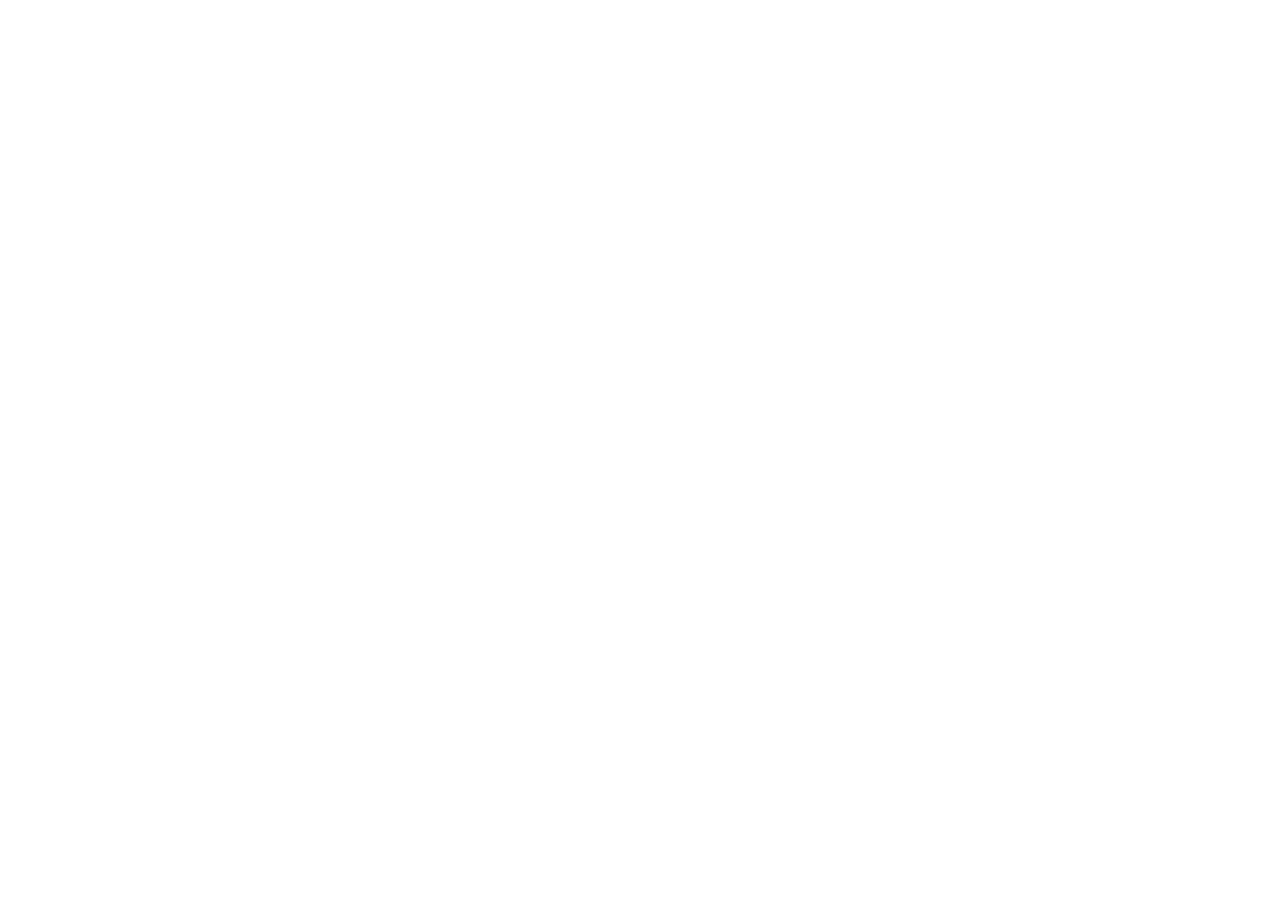
==== admin/index.html @ 7dab6cb2 "Add files via upload" ====
<!doctype html>
<html>
<head>
  <meta charset="utf-8" />
  <meta name="viewport" content="width=device-width, initial-scale=1.0" />
  <title>ClairVibe Content Manager</title>
  
  <!-- Identity Widget for Netlify (required if using Netlify Auth) -->
  <script src="https://identity.netlify.com/v1/netlify-identity-widget.js"></script>
</head>
<body>
  <!-- Decap CMS Script -->
  <script src="https://unpkg.com/decap-cms@^3.0.0/dist/decap-cms.js"></script>
</body>
</html>
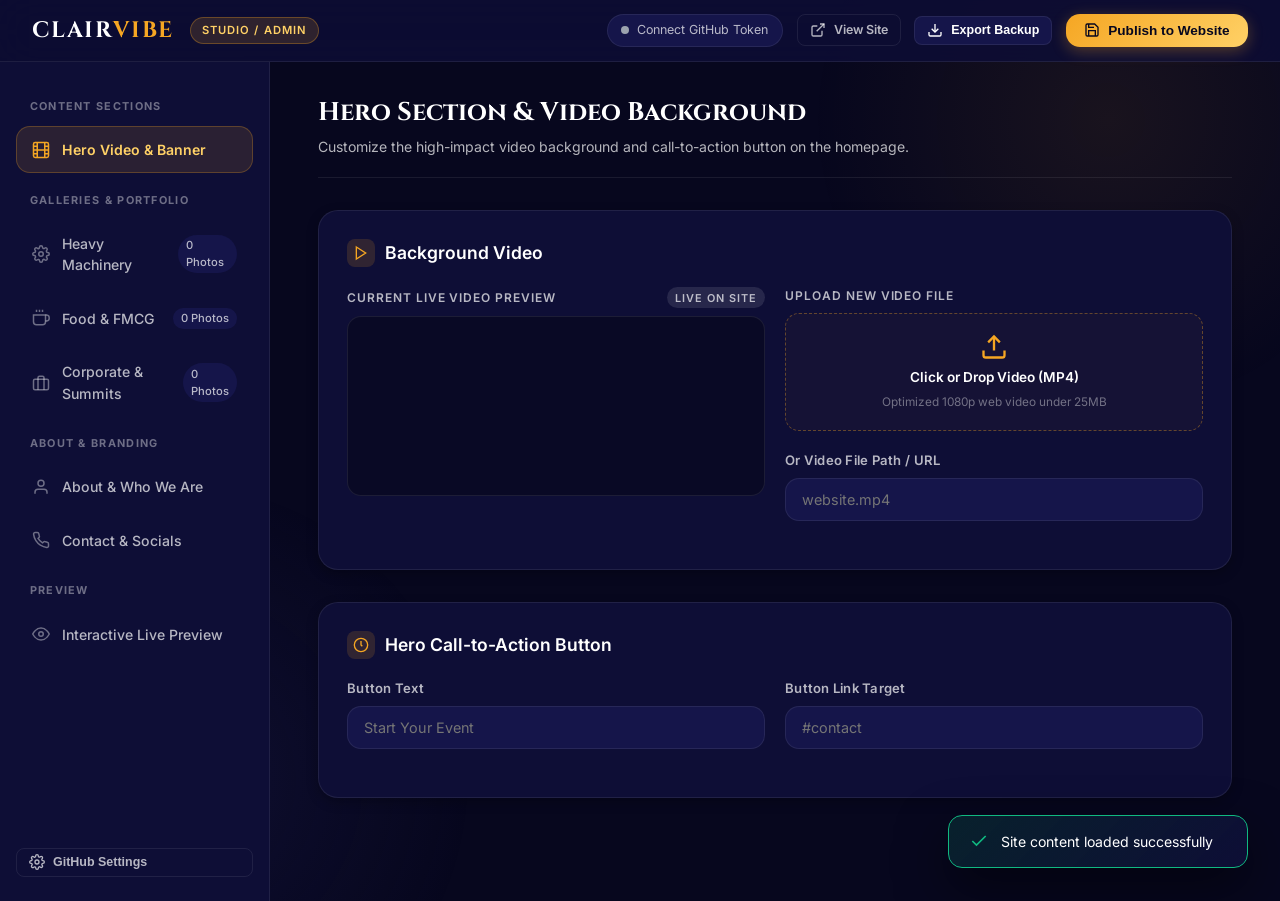
==== commit e1829f0e: "Add files via upload" ====
--- a/admin/index.html
+++ b/admin/index.html
@@ -1,15 +1,605 @@
-<!doctype html>
-<html>
+<!DOCTYPE html>
+<html lang="en">
 <head>
-  <meta charset="utf-8" />
-  <meta name="viewport" content="width=device-width, initial-scale=1.0" />
-  <title>ClairVibe Content Manager</title>
+  <meta charset="UTF-8">
+  <meta name="viewport" content="width=device-width, initial-scale=1.0">
+  <title>ClairVibe Studio — Website Content Manager</title>
   
-  <!-- Identity Widget for Netlify (required if using Netlify Auth) -->
-  <script src="https://identity.netlify.com/v1/netlify-identity-widget.js"></script>
+  <!-- Fonts -->
+  <link rel="preconnect" href="https://fonts.googleapis.com">
+  <link rel="preconnect" href="https://fonts.gstatic.com" crossorigin>
+  <link href="https://fonts.googleapis.com/css2?family=Cinzel:wght@500;600;700;800&family=Inter:wght@400;500;600;700&display=swap" rel="stylesheet">
+  
+  <link rel="stylesheet" href="admin.css">
 </head>
 <body>
-  <!-- Decap CMS Script -->
-  <script src="https://unpkg.com/decap-cms@^3.0.0/dist/decap-cms.js"></script>
+
+  <!-- TOP HEADER -->
+  <header class="admin-header">
+    <div class="brand-wrapper">
+      <a href="../index.html" class="brand-title" target="_blank" title="Open Live Website">
+        CLAIR<span>VIBE</span>
+      </a>
+      <span class="brand-badge">Studio / Admin</span>
+    </div>
+
+    <div class="header-actions">
+      <!-- GitHub Connection Status -->
+      <div class="github-status-chip" id="githubStatusChip" title="Click to manage GitHub connection token">
+        <span class="status-dot"></span>
+        <span class="status-text">Connect GitHub</span>
+      </div>
+
+      <!-- Live View Link -->
+      <a href="../index.html" target="_blank" class="btn btn-ghost btn-sm" title="View live website in new tab">
+        <svg viewBox="0 0 24 24" fill="none" stroke="currentColor" stroke-width="2"><path d="M18 13v6a2 2 0 0 1-2 2H5a2 2 0 0 1-2-2V8a2 2 0 0 1 2-2h6"/><polyline points="15 3 21 3 21 9"/><line x1="10" y1="14" x2="21" y2="3"/></svg>
+        View Site
+      </a>
+
+      <!-- Discard / Reset -->
+      <button class="btn btn-ghost btn-sm" id="btnReset" style="display:none;" title="Discard all unsaved edits">
+        Discard Edits
+      </button>
+
+      <!-- Export Backup -->
+      <button class="btn btn-secondary btn-sm" id="btnExport" title="Download content.json backup file">
+        <svg viewBox="0 0 24 24" fill="none" stroke="currentColor" stroke-width="2"><path d="M21 15v4a2 2 0 0 1-2 2H5a2 2 0 0 1-2-2v-4"/><polyline points="7 10 12 15 17 10"/><line x1="12" y1="15" x2="12" y2="3"/></svg>
+        Export Backup
+      </button>
+
+      <!-- Publish to GitHub -->
+      <button class="btn btn-primary" id="btnPublish" title="Save changes directly to GitHub repository">
+        <svg viewBox="0 0 24 24" fill="none" stroke="currentColor" stroke-width="2"><path d="M19 21H5a2 2 0 0 1-2-2V5a2 2 0 0 1 2-2h11l5 5v11a2 2 0 0 1-2 2z"/><polyline points="17 21 17 13 7 13 7 21"/><polyline points="7 3 7 8 15 8"/></svg>
+        Publish to Website
+      </button>
+    </div>
+  </header>
+
+  <!-- MAIN ADMIN LAYOUT -->
+  <div class="admin-layout">
+    
+    <!-- SIDEBAR TABS -->
+    <aside class="admin-sidebar">
+      <div class="sidebar-heading">Content Sections</div>
+      
+      <a class="nav-item active" data-tab="hero">
+        <svg viewBox="0 0 24 24" fill="none" stroke="currentColor" stroke-width="2"><rect x="2" y="2" width="20" height="20" rx="2.18" ry="2.18"/><line x1="7" y1="2" x2="7" y2="22"/><line x1="17" y1="2" x2="17" y2="22"/><line x1="2" y1="12" x2="22" y2="12"/><line x1="2" y1="7" x2="7" y2="7"/><line x1="2" y1="17" x2="7" y2="17"/><line x1="17" y1="17" x2="22" y2="17"/><line x1="17" y1="7" x2="22" y2="7"/></svg>
+        <span>Hero Video & Banner</span>
+      </a>
+
+      <div class="sidebar-heading">Galleries & Portfolio</div>
+
+      <a class="nav-item" data-tab="machines">
+        <svg viewBox="0 0 24 24" fill="none" stroke="currentColor" stroke-width="2"><circle cx="12" cy="12" r="3"/><path d="M19.4 15a1.65 1.65 0 0 0 .33 1.82l.06.06a2 2 0 0 1 0 2.83 2 2 0 0 1-2.83 0l-.06-.06a1.65 1.65 0 0 0-1.82-.33 1.65 1.65 0 0 0-1 1.51V21a2 2 0 0 1-2 2 2 2 0 0 1-2-2v-.09A1.65 1.65 0 0 0 9 19.4a1.65 1.65 0 0 0-1.82.33l-.06.06a2 2 0 0 1-2.83 0 2 2 0 0 1 0-2.83l.06-.06a1.65 1.65 0 0 0 .33-1.82 1.65 1.65 0 0 0-1.51-1H3a2 2 0 0 1-2-2 2 2 0 0 1 2-2h.09A1.65 1.65 0 0 0 4.6 9a1.65 1.65 0 0 0-.33-1.82l-.06-.06a2 2 0 0 1 0-2.83 2 2 0 0 1 2.83 0l.06.06a1.65 1.65 0 0 0 1.82.33H9a1.65 1.65 0 0 0 1-1.51V3a2 2 0 0 1 2-2 2 2 0 0 1 2 2v.09a1.65 1.65 0 0 0 1 1.51 1.65 1.65 0 0 0 1.82-.33l.06-.06a2 2 0 0 1 2.83 0 2 2 0 0 1 0 2.83l-.06.06a1.65 1.65 0 0 0-.33 1.82V9a1.65 1.65 0 0 0 1.51 1H21a2 2 0 0 1 2 2 2 2 0 0 1-2 2h-.09a1.65 1.65 0 0 0-1.51 1z"/></svg>
+        <span>Heavy Machinery</span>
+        <span class="nav-item-badge" id="galCount_machines">0</span>
+      </a>
+
+      <a class="nav-item" data-tab="food">
+        <svg viewBox="0 0 24 24" fill="none" stroke="currentColor" stroke-width="2"><path d="M18 8h1a4 4 0 0 1 0 8h-1"/><path d="M2 8h16v9a4 4 0 0 1-4 4H6a4 4 0 0 1-4-4V8z"/><line x1="6" y1="1" x2="6" y2="4"/><line x1="10" y1="1" x2="10" y2="4"/><line x1="14" y1="1" x2="14" y2="4"/></svg>
+        <span>Food & FMCG</span>
+        <span class="nav-item-badge" id="galCount_food">0</span>
+      </a>
+
+      <a class="nav-item" data-tab="corporate">
+        <svg viewBox="0 0 24 24" fill="none" stroke="currentColor" stroke-width="2"><rect x="2" y="7" width="20" height="14" rx="2" ry="2"/><path d="M16 21V5a2 2 0 0 0-2-2h-4a2 2 0 0 0-2 2v16"/></svg>
+        <span>Corporate & Summits</span>
+        <span class="nav-item-badge" id="galCount_corporate">0</span>
+      </a>
+
+      <div class="sidebar-heading">About & Branding</div>
+
+      <a class="nav-item" data-tab="about">
+        <svg viewBox="0 0 24 24" fill="none" stroke="currentColor" stroke-width="2"><path d="M20 21v-2a4 4 0 0 0-4-4H8a4 4 0 0 0-4 4v2"/><circle cx="12" cy="7" r="4"/></svg>
+        <span>About & Who We Are</span>
+      </a>
+
+      <a class="nav-item" data-tab="contact">
+        <svg viewBox="0 0 24 24" fill="none" stroke="currentColor" stroke-width="2"><path d="M22 16.92v3a2 2 0 0 1-2.18 2 19.79 19.79 0 0 1-8.63-3.07 19.5 19.5 0 0 1-6-6A19.79 19.79 0 0 1 2.12 4.11 2 2 0 0 1 4.11 2h3a2 2 0 0 1 2 1.72c.13.81.36 1.6.7 2.81a2 2 0 0 1-.45 2.11L8.09 9.91a16 16 0 0 0 6 6l1.27-1.27a2 2 0 0 1 2.11-.45c1.21.34 2 .57 2.81.7A2 2 0 0 1 22 16.92z"/></svg>
+        <span>Contact & Socials</span>
+      </a>
+
+      <div class="sidebar-heading">Preview</div>
+
+      <a class="nav-item" data-tab="preview">
+        <svg viewBox="0 0 24 24" fill="none" stroke="currentColor" stroke-width="2"><path d="M1 12s4-8 11-8 11 8 11 8-4 8-11 8-11-8-11-8z"/><circle cx="12" cy="12" r="3"/></svg>
+        <span>Interactive Live Preview</span>
+      </a>
+
+      <div style="margin-top:auto;padding-top:1rem">
+        <button class="btn btn-ghost btn-sm" id="btnGithubSettings" style="width:100%;justify-content:flex-start">
+          <svg viewBox="0 0 24 24" fill="none" stroke="currentColor" stroke-width="2"><circle cx="12" cy="12" r="3"/><path d="M19.4 15a1.65 1.65 0 0 0 .33 1.82l.06.06a2 2 0 0 1 0 2.83 2 2 0 0 1-2.83 0l-.06-.06a1.65 1.65 0 0 0-1.82-.33 1.65 1.65 0 0 0-1 1.51V21a2 2 0 0 1-2 2 2 2 0 0 1-2-2v-.09A1.65 1.65 0 0 0 9 19.4a1.65 1.65 0 0 0-1.82.33l-.06.06a2 2 0 0 1-2.83 0 2 2 0 0 1 0-2.83l.06-.06a1.65 1.65 0 0 0 .33-1.82 1.65 1.65 0 0 0-1.51-1H3a2 2 0 0 1-2-2 2 2 0 0 1 2-2h.09A1.65 1.65 0 0 0 4.6 9a1.65 1.65 0 0 0-.33-1.82l-.06-.06a2 2 0 0 1 0-2.83 2 2 0 0 1 2.83 0l.06.06a1.65 1.65 0 0 0 1.82.33H9a1.65 1.65 0 0 0 1-1.51V3a2 2 0 0 1 2-2 2 2 0 0 1 2 2v.09a1.65 1.65 0 0 0 1 1.51 1.65 1.65 0 0 0 1.82-.33l.06-.06a2 2 0 0 1 2.83 0 2 2 0 0 1 0 2.83l-.06.06a1.65 1.65 0 0 0-.33 1.82V9a1.65 1.65 0 0 0 1.51 1H21a2 2 0 0 1 2 2 2 2 0 0 1-2 2h-.09a1.65 1.65 0 0 0-1.51 1z"/></svg>
+          <span>GitHub Settings</span>
+        </button>
+      </div>
+    </aside>
+
+    <!-- CONTENT WORKSPACE -->
+    <main class="admin-content">
+
+      <!-- ═══════════ TAB 1: HERO SECTION ═══════════ -->
+      <section class="tab-panel active" id="panel_hero">
+        <div class="panel-header">
+          <div>
+            <h1 class="panel-title">Hero Section & Video Background</h1>
+            <p class="panel-desc">Customize the high-impact video background and call-to-action button on the homepage.</p>
+          </div>
+        </div>
+
+        <div class="admin-card">
+          <div class="card-title-row">
+            <h2 class="card-title">
+              <span class="card-title-icon">
+                <svg viewBox="0 0 24 24" fill="none" stroke="currentColor" stroke-width="2"><polygon points="5 3 19 12 5 21 5 3"/></svg>
+              </span>
+              Background Video
+            </h2>
+          </div>
+
+          <div class="media-comparison-box">
+            <div class="media-side">
+              <div class="media-side-label">
+                <span>Current Live Video Preview</span>
+                <span class="badge-current">Live on Site</span>
+              </div>
+              <div class="media-preview-container">
+                <video id="heroVideoPreview" autoplay muted loop playsinline></video>
+              </div>
+            </div>
+
+            <div class="media-side">
+              <div class="media-side-label">
+                <span>Upload New Video File</span>
+              </div>
+              <div class="file-dropzone" id="heroVideoDropzone">
+                <input type="file" accept="video/mp4,video/webm" id="heroVideoFileInput">
+                <div class="dropzone-content">
+                  <svg viewBox="0 0 24 24" fill="none" stroke="currentColor" stroke-width="2"><path d="M21 15v4a2 2 0 0 1-2 2H5a2 2 0 0 1-2-2v-4"/><polyline points="17 8 12 3 7 8"/><line x1="12" y1="3" x2="12" y2="15"/></svg>
+                  <div class="dropzone-title">Click or Drop Video (MP4)</div>
+                  <div class="dropzone-subtitle">Optimized 1080p web video under 25MB</div>
+                </div>
+              </div>
+
+              <div class="form-group" style="margin-top:0.75rem">
+                <label class="form-label">Or Video File Path / URL</label>
+                <input type="text" class="form-input" id="heroVideoInput" placeholder="website.mp4">
+              </div>
+            </div>
+          </div>
+        </div>
+
+        <div class="admin-card">
+          <div class="card-title-row">
+            <h2 class="card-title">
+              <span class="card-title-icon">
+                <svg viewBox="0 0 24 24" fill="none" stroke="currentColor" stroke-width="2"><circle cx="12" cy="12" r="10"/><polyline points="12 6 12 12 14 14"/></svg>
+              </span>
+              Hero Call-to-Action Button
+            </h2>
+          </div>
+
+          <div class="form-grid">
+            <div class="form-group">
+              <label class="form-label">Button Text</label>
+              <input type="text" class="form-input" id="heroBtnTextInput" placeholder="Start Your Event">
+            </div>
+            <div class="form-group">
+              <label class="form-label">Button Link Target</label>
+              <input type="text" class="form-input" id="heroBtnLinkInput" placeholder="#contact">
+            </div>
+          </div>
+        </div>
+      </section>
+
+      <!-- ═══════════ TAB 2: MACHINERY GALLERY ═══════════ -->
+      <section class="tab-panel" id="panel_machines">
+        <div class="panel-header">
+          <div>
+            <h1 class="panel-title">Heavy Machinery & Stage Rigs</h1>
+            <p class="panel-desc">Manage the card title, cover image, and all popup gallery photos for this section.</p>
+          </div>
+        </div>
+
+        <!-- Title & Cover Card -->
+        <div class="admin-card">
+          <div class="card-title-row">
+            <h2 class="card-title">
+              <span class="card-title-icon">
+                <svg viewBox="0 0 24 24" fill="none" stroke="currentColor" stroke-width="2"><rect x="3" y="3" width="18" height="18" rx="2" ry="2"/><circle cx="8.5" cy="8.5" r="1.5"/><polyline points="21 15 16 10 5 21"/></svg>
+              </span>
+              Section Title & Card Cover
+            </h2>
+          </div>
+
+          <div class="form-group">
+            <label class="form-label">Card Title</label>
+            <input type="text" class="form-input" id="galTitle_machines" placeholder="Heavy Machinery & Stage Rigs">
+          </div>
+
+          <div class="media-comparison-box" id="galCoverSlot_machines"></div>
+        </div>
+
+        <!-- Gallery Photos Grid -->
+        <div class="admin-card">
+          <div class="card-title-row">
+            <h2 class="card-title">
+              <span class="card-title-icon">
+                <svg viewBox="0 0 24 24" fill="none" stroke="currentColor" stroke-width="2"><rect x="3" y="3" width="7" height="7"/><rect x="14" y="3" width="7" height="7"/><rect x="14" y="14" width="7" height="7"/><rect x="3" y="14" width="7" height="7"/></svg>
+              </span>
+              Popup Gallery Photos
+            </h2>
+          </div>
+          <p class="form-help" style="margin-bottom:1rem">These photos open in the fullscreen interactive lightbox when a visitor clicks this portfolio card.</p>
+
+          <div class="gallery-items-grid" id="galGrid_machines"></div>
+        </div>
+      </section>
+
+      <!-- ═══════════ TAB 3: FOOD & FMCG GALLERY ═══════════ -->
+      <section class="tab-panel" id="panel_food">
+        <div class="panel-header">
+          <div>
+            <h1 class="panel-title">Food & FMCG Gallery</h1>
+            <p class="panel-desc">Manage culinary arts & FMCG showcase images with side-by-side replacement previews.</p>
+          </div>
+        </div>
+
+        <!-- Title & Cover Card -->
+        <div class="admin-card">
+          <div class="card-title-row">
+            <h2 class="card-title">
+              <span class="card-title-icon">
+                <svg viewBox="0 0 24 24" fill="none" stroke="currentColor" stroke-width="2"><rect x="3" y="3" width="18" height="18" rx="2" ry="2"/><circle cx="8.5" cy="8.5" r="1.5"/><polyline points="21 15 16 10 5 21"/></svg>
+              </span>
+              Section Title & Card Cover
+            </h2>
+          </div>
+
+          <div class="form-group">
+            <label class="form-label">Card Title</label>
+            <input type="text" class="form-input" id="galTitle_food" placeholder="Food & FMCG">
+          </div>
+
+          <div class="media-comparison-box" id="galCoverSlot_food"></div>
+        </div>
+
+        <!-- Gallery Photos Grid -->
+        <div class="admin-card">
+          <div class="card-title-row">
+            <h2 class="card-title">
+              <span class="card-title-icon">
+                <svg viewBox="0 0 24 24" fill="none" stroke="currentColor" stroke-width="2"><rect x="3" y="3" width="7" height="7"/><rect x="14" y="3" width="7" height="7"/><rect x="14" y="14" width="7" height="7"/><rect x="3" y="14" width="7" height="7"/></svg>
+              </span>
+              Popup Gallery Photos
+            </h2>
+          </div>
+          <p class="form-help" style="margin-bottom:1rem">All photos in the Food & FMCG popup lightbox gallery.</p>
+
+          <div class="gallery-items-grid" id="galGrid_food"></div>
+        </div>
+      </section>
+
+      <!-- ═══════════ TAB 4: CORPORATE GALLERY ═══════════ -->
+      <section class="tab-panel" id="panel_corporate">
+        <div class="panel-header">
+          <div>
+            <h1 class="panel-title">Corporate & Brand Summits</h1>
+            <p class="panel-desc">Manage corporate showcase gallery photos and brand activations.</p>
+          </div>
+        </div>
+
+        <!-- Title & Cover Card -->
+        <div class="admin-card">
+          <div class="card-title-row">
+            <h2 class="card-title">
+              <span class="card-title-icon">
+                <svg viewBox="0 0 24 24" fill="none" stroke="currentColor" stroke-width="2"><rect x="3" y="3" width="18" height="18" rx="2" ry="2"/><circle cx="8.5" cy="8.5" r="1.5"/><polyline points="21 15 16 10 5 21"/></svg>
+              </span>
+              Section Title & Card Cover
+            </h2>
+          </div>
+
+          <div class="form-group">
+            <label class="form-label">Card Title</label>
+            <input type="text" class="form-input" id="galTitle_corporate" placeholder="Corporate & Brand Summits">
+          </div>
+
+          <div class="media-comparison-box" id="galCoverSlot_corporate"></div>
+        </div>
+
+        <!-- Gallery Photos Grid -->
+        <div class="admin-card">
+          <div class="card-title-row">
+            <h2 class="card-title">
+              <span class="card-title-icon">
+                <svg viewBox="0 0 24 24" fill="none" stroke="currentColor" stroke-width="2"><rect x="3" y="3" width="7" height="7"/><rect x="14" y="3" width="7" height="7"/><rect x="14" y="14" width="7" height="7"/><rect x="3" y="14" width="7" height="7"/></svg>
+              </span>
+              Popup Gallery Photos
+            </h2>
+          </div>
+          <p class="form-help" style="margin-bottom:1rem">All photos in the Corporate popup lightbox gallery.</p>
+
+          <div class="gallery-items-grid" id="galGrid_corporate"></div>
+        </div>
+      </section>
+
+      <!-- ═══════════ TAB 5: ABOUT SECTION ═══════════ -->
+      <section class="tab-panel" id="panel_about">
+        <div class="panel-header">
+          <div>
+            <h1 class="panel-title">About Section & Brand Story</h1>
+            <p class="panel-desc">Edit the story, live stats counters, and featured visual on the About slide.</p>
+          </div>
+        </div>
+
+        <div class="admin-card">
+          <div class="card-title-row">
+            <h2 class="card-title">
+              <span class="card-title-icon">
+                <svg viewBox="0 0 24 24" fill="none" stroke="currentColor" stroke-width="2"><path d="M14 2H6a2 2 0 0 0-2 2v16a2 2 0 0 0 2 2h12a2 2 0 0 0 2-2V8z"/><polyline points="14 2 14 8 20 8"/><line x1="16" y1="13" x2="8" y2="13"/><line x1="16" y1="17" x2="8" y2="17"/><polyline points="10 9 9 9 8 9"/></svg>
+              </span>
+              Headlines & Paragraphs
+            </h2>
+          </div>
+
+          <div class="form-grid">
+            <div class="form-group">
+              <label class="form-label">Sub-Label</label>
+              <input type="text" class="form-input" id="aboutLabelInput" placeholder="Who We Are">
+            </div>
+            <div class="form-group">
+              <label class="form-label">Main Heading</label>
+              <input type="text" class="form-input" id="aboutTitleInput" placeholder="We Design Moments That Last a Lifetime">
+            </div>
+          </div>
+
+          <div class="form-group">
+            <label class="form-label">First Paragraph</label>
+            <textarea class="form-textarea" id="aboutP1Input" placeholder="Company introduction paragraph..."></textarea>
+          </div>
+
+          <div class="form-group">
+            <label class="form-label">Second Paragraph</label>
+            <textarea class="form-textarea" id="aboutP2Input" placeholder="Secondary team / philosophy paragraph..."></textarea>
+          </div>
+        </div>
+
+        <!-- Stats Counters -->
+        <div class="admin-card">
+          <div class="card-title-row">
+            <h2 class="card-title">
+              <span class="card-title-icon">
+                <svg viewBox="0 0 24 24" fill="none" stroke="currentColor" stroke-width="2"><line x1="18" y1="20" x2="18" y2="10"/><line x1="12" y1="20" x2="12" y2="4"/><line x1="6" y1="20" x2="6" y2="14"/></svg>
+              </span>
+              Animated Stats Counters
+            </h2>
+          </div>
+
+          <div class="form-grid">
+            <div class="form-group">
+              <label class="form-label">Stat #1 Count (e.g. 150)</label>
+              <input type="number" class="form-input" id="statCount_0" placeholder="150">
+              <label class="form-label" style="margin-top:0.5rem">Stat #1 Label</label>
+              <input type="text" class="form-input" id="statLabel_0" placeholder="Events Delivered">
+            </div>
+
+            <div class="form-group">
+              <label class="form-label">Stat #2 Count (e.g. 50)</label>
+              <input type="number" class="form-input" id="statCount_1" placeholder="50">
+              <label class="form-label" style="margin-top:0.5rem">Stat #2 Label</label>
+              <input type="text" class="form-input" id="statLabel_1" placeholder="Happy Clients">
+            </div>
+
+            <div class="form-group">
+              <label class="form-label">Stat #3 Count (e.g. 8)</label>
+              <input type="number" class="form-input" id="statCount_2" placeholder="8">
+              <label class="form-label" style="margin-top:0.5rem">Stat #3 Label</label>
+              <input type="text" class="form-input" id="statLabel_2" placeholder="Years of Craft">
+            </div>
+          </div>
+        </div>
+
+        <!-- About Featured Image -->
+        <div class="admin-card">
+          <div class="card-title-row">
+            <h2 class="card-title">
+              <span class="card-title-icon">
+                <svg viewBox="0 0 24 24" fill="none" stroke="currentColor" stroke-width="2"><rect x="3" y="3" width="18" height="18" rx="2" ry="2"/><circle cx="8.5" cy="8.5" r="1.5"/><polyline points="21 15 16 10 5 21"/></svg>
+              </span>
+              About Visual Image
+            </h2>
+          </div>
+
+          <div class="media-comparison-box" id="aboutImageSlot"></div>
+        </div>
+      </section>
+
+      <!-- ═══════════ TAB 6: CONTACT & SOCIALS ═══════════ -->
+      <section class="tab-panel" id="panel_contact">
+        <div class="panel-header">
+          <div>
+            <h1 class="panel-title">Contact Information & Socials</h1>
+            <p class="panel-desc">Update public contact details, office location, social handles, and copyright.</p>
+          </div>
+        </div>
+
+        <div class="admin-card">
+          <div class="card-title-row">
+            <h2 class="card-title">
+              <span class="card-title-icon">
+                <svg viewBox="0 0 24 24" fill="none" stroke="currentColor" stroke-width="2"><path d="M4 4h16c1.1 0 2 .9 2 2v12c0 1.1-.9 2-2 2H4c-1.1 0-2-.9-2-2V6c0-1.1.9-2 2-2z"/><polyline points="22,6 12,13 2,6"/></svg>
+              </span>
+              Contact Info
+            </h2>
+          </div>
+
+          <div class="form-grid">
+            <div class="form-group">
+              <label class="form-label">Email Address</label>
+              <input type="email" class="form-input" id="contactEmailInput" placeholder="hello@clairvibe.com">
+            </div>
+            <div class="form-group">
+              <label class="form-label">Phone Number</label>
+              <input type="text" class="form-input" id="contactPhoneInput" placeholder="+91 98765 43210">
+            </div>
+            <div class="form-group">
+              <label class="form-label">Office / City Location</label>
+              <input type="text" class="form-input" id="contactLocationInput" placeholder="Mumbai, India">
+            </div>
+          </div>
+        </div>
+
+        <div class="admin-card">
+          <div class="card-title-row">
+            <h2 class="card-title">
+              <span class="card-title-icon">
+                <svg viewBox="0 0 24 24" fill="none" stroke="currentColor" stroke-width="2"><circle cx="18" cy="5" r="3"/><circle cx="6" cy="12" r="3"/><circle cx="18" cy="19" r="3"/><line x1="8.59" y1="13.51" x2="15.42" y2="17.49"/><line x1="15.41" y1="6.51" x2="8.59" y2="10.49"/></svg>
+              </span>
+              Social Media Links & Footer
+            </h2>
+          </div>
+
+          <div class="form-grid">
+            <div class="form-group">
+              <label class="form-label">Instagram Link</label>
+              <input type="text" class="form-input" id="contactInstaInput" placeholder="https://instagram.com/clairvibe">
+            </div>
+            <div class="form-group">
+              <label class="form-label">Facebook Link</label>
+              <input type="text" class="form-input" id="contactFbInput" placeholder="https://facebook.com/clairvibe">
+            </div>
+            <div class="form-group">
+              <label class="form-label">LinkedIn Link</label>
+              <input type="text" class="form-input" id="contactLiInput" placeholder="https://linkedin.com/company/clairvibe">
+            </div>
+          </div>
+
+          <div class="form-group">
+            <label class="form-label">Footer Copyright Notice</label>
+            <input type="text" class="form-input" id="contactFooterInput" placeholder="© 2026 ClairVibe. All rights reserved.">
+          </div>
+        </div>
+      </section>
+
+      <!-- ═══════════ TAB 7: LIVE INTERACTIVE PREVIEW ═══════════ -->
+      <section class="tab-panel" id="panel_preview">
+        <div class="panel-header">
+          <div>
+            <h1 class="panel-title">Interactive Website Preview</h1>
+            <p class="panel-desc">Test your latest content and image updates in real time inside this interactive preview.</p>
+          </div>
+        </div>
+
+        <div class="admin-card" style="padding:0.75rem;overflow:hidden">
+          <iframe id="previewIframe" style="width:100%;height:750px;border:none;border-radius:var(--radius-md);background:#07071E" src="../index.html"></iframe>
+        </div>
+      </section>
+
+    </main>
+  </div>
+
+  <!-- ═══════════ SIDE-BY-SIDE IMAGE REPLACEMENT MODAL ═══════════ -->
+  <div class="modal-overlay" id="imageReplaceModal">
+    <div class="modal-card">
+      <div class="modal-header">
+        <h3 class="modal-title" id="replaceModalTitle">Replace Image</h3>
+        <button class="modal-close" id="imageReplaceModalClose">
+          <svg viewBox="0 0 24 24" fill="none" stroke="currentColor" stroke-width="2"><line x1="18" y1="6" x2="6" y2="18"/><line x1="6" y1="6" x2="18" y2="18"/></svg>
+        </button>
+      </div>
+
+      <div class="modal-body">
+        <div class="media-comparison-box">
+          <!-- Current Image -->
+          <div class="media-side">
+            <div class="media-side-label">
+              <span>Current Image</span>
+              <span class="badge-current">Before</span>
+            </div>
+            <div class="media-preview-container">
+              <img id="replaceModalCurrentImg" src="" alt="Current image">
+            </div>
+          </div>
+
+          <!-- New Replacement Preview -->
+          <div class="media-side">
+            <div class="media-side-label">
+              <span>New Replacement</span>
+              <span class="badge-replacement">After</span>
+            </div>
+            <div class="media-preview-container">
+              <img id="replaceModalNewImg" src="" alt="New replacement preview" style="display:none">
+              <div class="empty-replacement-placeholder" id="replaceModalPlaceholder">
+                <svg viewBox="0 0 24 24" fill="none" stroke="currentColor" stroke-width="2"><path d="M21 15v4a2 2 0 0 1-2 2H5a2 2 0 0 1-2-2v-4"/><polyline points="17 8 12 3 7 8"/><line x1="12" y1="3" x2="12" y2="15"/></svg>
+                <span>Select or drop a new file below to preview</span>
+              </div>
+            </div>
+          </div>
+        </div>
+
+        <div class="file-dropzone" style="margin-top:0.5rem">
+          <input type="file" accept="image/*" id="replaceModalFileInput">
+          <div class="dropzone-content">
+            <svg viewBox="0 0 24 24" fill="none" stroke="currentColor" stroke-width="2"><path d="M21 15v4a2 2 0 0 1-2 2H5a2 2 0 0 1-2-2v-4"/><polyline points="17 8 12 3 7 8"/><line x1="12" y1="3" x2="12" y2="15"/></svg>
+            <div class="dropzone-title">Choose File or Drop Here</div>
+            <div class="dropzone-subtitle">JPG, PNG, WebP</div>
+          </div>
+        </div>
+
+        <div class="form-group" style="margin-bottom:0">
+          <label class="form-label">Or Custom Image Path / Web URL</label>
+          <input type="text" class="form-input" id="replaceModalPathInput" placeholder="machines/M2.png or https://...">
+        </div>
+      </div>
+
+      <div class="modal-footer">
+        <button class="btn btn-ghost" id="btnCancelReplace">Cancel</button>
+        <button class="btn btn-primary" id="btnConfirmReplace" disabled>
+          <svg viewBox="0 0 24 24" fill="none" stroke="currentColor" stroke-width="2"><polyline points="20 6 9 17 4 12"/></svg>
+          Confirm Replacement
+        </button>
+      </div>
+    </div>
+  </div>
+
+  <!-- ═══════════ GITHUB TOKEN SETUP MODAL ═══════════ -->
+  <div class="modal-overlay" id="tokenModal">
+    <div class="modal-card">
+      <div class="modal-header">
+        <h3 class="modal-title">Connect GitHub Personal Access Token</h3>
+        <button class="modal-close" id="tokenModalClose">
+          <svg viewBox="0 0 24 24" fill="none" stroke="currentColor" stroke-width="2"><line x1="18" y1="6" x2="6" y2="18"/><line x1="6" y1="6" x2="18" y2="18"/></svg>
+        </button>
+      </div>
+
+      <div class="modal-body">
+        <p style="font-size:0.85rem;color:var(--white-dim)">
+          Entering your GitHub Personal Access Token allows you to hit <strong>"Publish to Website"</strong> and have all your image and text updates committed directly to your repository (<code>websitebuilder7777-bit/clairvibe</code>) with 1 click.
+        </p>
+
+        <div class="form-group" style="margin-top:0.5rem">
+          <label class="form-label">GitHub Personal Access Token (classic)</label>
+          <input type="password" class="form-input" id="inputGithubToken" placeholder="ghp_xxxxxxxxxxxxxxxxxxxx">
+          <p class="form-help">Token is stored securely in your browser's private local storage.</p>
+        </div>
+
+        <div style="background:rgba(245,166,35,0.06);border:1px solid rgba(245,166,35,0.2);padding:0.85rem 1rem;border-radius:var(--radius-md);font-size:0.8rem;color:var(--amber-light)">
+          💡 <strong>Need a token?</strong> Go to <a href="https://github.com/settings/tokens" target="_blank" style="color:var(--amber);text-decoration:underline">GitHub Token Generator</a>, create a classic token with the <code>repo</code> checkbox ticked, and paste it above.
+        </div>
+      </div>
+
+      <div class="modal-footer">
+        <button class="btn btn-primary" id="btnSaveToken">
+          Save & Connect
+        </button>
+      </div>
+    </div>
+  </div>
+
+  <!-- TOAST CONTAINER -->
+  <div class="toast-container" id="toastContainer"></div>
+
+  <!-- Core Admin JS -->
+  <script src="admin.js"></script>
 </body>
 </html>
--- a/admin/admin.css
+++ b/admin/admin.css
@@ -0,0 +1,961 @@
+/* ================================================================
+   CLAIRVIBE ADMIN STUDIO — STYLES
+   Ultra-Luxury, Modern, Clean Dark & Amber Aesthetic
+   ================================================================ */
+
+:root {
+  --navy-bg: #07071E;
+  --navy-surface: #0E0E36;
+  --navy-card: #15154A;
+  --navy-card-hover: #1D1D5E;
+  --navy-border: rgba(255, 255, 255, 0.08);
+  --navy-border-hover: rgba(245, 166, 35, 0.35);
+  
+  --amber: #F5A623;
+  --amber-light: #FFD166;
+  --amber-glow: rgba(245, 166, 35, 0.2);
+  --amber-grad: linear-gradient(135deg, #F5A623 0%, #FFD166 100%);
+  
+  --white: #FFFFFF;
+  --white-dim: rgba(255, 255, 255, 0.7);
+  --white-mute: rgba(255, 255, 255, 0.4);
+  
+  --green: #10B981;
+  --green-bg: rgba(16, 185, 129, 0.12);
+  --red: #EF4444;
+  --red-bg: rgba(239, 68, 68, 0.12);
+  --blue: #3B82F6;
+  
+  --radius-sm: 8px;
+  --radius-md: 14px;
+  --radius-lg: 20px;
+  --radius-full: 9999px;
+  
+  --shadow-sm: 0 4px 12px rgba(0, 0, 0, 0.25);
+  --shadow-md: 0 10px 30px rgba(0, 0, 0, 0.35);
+  --shadow-lg: 0 20px 50px rgba(0, 0, 0, 0.5);
+  --shadow-glow: 0 0 30px rgba(245, 166, 35, 0.25);
+  
+  --font-sans: 'Inter', -apple-system, BlinkMacSystemFont, 'Segoe UI', Roboto, sans-serif;
+  --font-display: 'Cinzel', 'Playfair Display', Georgia, serif;
+}
+
+*, *::before, *::after {
+  box-sizing: border-box;
+  margin: 0;
+  padding: 0;
+}
+
+body {
+  font-family: var(--font-sans);
+  background-color: var(--navy-bg);
+  color: var(--white);
+  min-height: 100vh;
+  display: flex;
+  flex-direction: column;
+  line-height: 1.5;
+  overflow-x: hidden;
+}
+
+/* Background ambient glow */
+body::before {
+  content: '';
+  position: fixed;
+  top: -20%;
+  right: -10%;
+  width: 600px;
+  height: 600px;
+  border-radius: 50%;
+  background: radial-gradient(circle, rgba(245, 166, 35, 0.08) 0%, transparent 70%);
+  pointer-events: none;
+  z-index: 0;
+}
+
+body::after {
+  content: '';
+  position: fixed;
+  bottom: -20%;
+  left: -10%;
+  width: 600px;
+  height: 600px;
+  border-radius: 50%;
+  background: radial-gradient(circle, rgba(26, 26, 75, 0.4) 0%, transparent 70%);
+  pointer-events: none;
+  z-index: 0;
+}
+
+/* ─── Top Header ─── */
+.admin-header {
+  position: sticky;
+  top: 0;
+  z-index: 100;
+  background: rgba(14, 14, 54, 0.85);
+  backdrop-filter: blur(20px);
+  -webkit-backdrop-filter: blur(20px);
+  border-bottom: 1px solid var(--navy-border);
+  padding: 0.85rem 2rem;
+  display: flex;
+  align-items: center;
+  justify-content: space-between;
+}
+
+.brand-wrapper {
+  display: flex;
+  align-items: center;
+  gap: 1rem;
+}
+
+.brand-title {
+  font-family: var(--font-display);
+  font-size: 1.4rem;
+  font-weight: 700;
+  letter-spacing: 0.08em;
+  color: var(--white);
+  text-decoration: none;
+}
+
+.brand-title span {
+  color: var(--amber);
+}
+
+.brand-badge {
+  background: rgba(245, 166, 35, 0.15);
+  border: 1px solid rgba(245, 166, 35, 0.3);
+  color: var(--amber-light);
+  font-size: 0.7rem;
+  font-weight: 600;
+  letter-spacing: 0.1em;
+  padding: 0.25rem 0.65rem;
+  border-radius: var(--radius-full);
+  text-transform: uppercase;
+}
+
+.header-actions {
+  display: flex;
+  align-items: center;
+  gap: 0.85rem;
+}
+
+/* GitHub Status Indicator */
+.github-status-chip {
+  display: flex;
+  align-items: center;
+  gap: 0.5rem;
+  background: var(--navy-card);
+  border: 1px solid var(--navy-border);
+  padding: 0.4rem 0.85rem;
+  border-radius: var(--radius-full);
+  font-size: 0.78rem;
+  color: var(--white-dim);
+  cursor: pointer;
+  transition: all 0.2s ease;
+}
+
+.github-status-chip:hover {
+  border-color: var(--navy-border-hover);
+  background: var(--navy-card-hover);
+}
+
+.status-dot {
+  width: 8px;
+  height: 8px;
+  border-radius: 50%;
+  background: #9CA3AF;
+}
+
+.status-dot.connected {
+  background: var(--green);
+  box-shadow: 0 0 8px var(--green);
+}
+
+.status-dot.error {
+  background: var(--red);
+  box-shadow: 0 0 8px var(--red);
+}
+
+/* Buttons */
+.btn {
+  display: inline-flex;
+  align-items: center;
+  justify-content: center;
+  gap: 0.5rem;
+  padding: 0.55rem 1.15rem;
+  border-radius: var(--radius-md);
+  font-size: 0.85rem;
+  font-weight: 600;
+  cursor: pointer;
+  transition: all 0.25s ease;
+  border: none;
+  text-decoration: none;
+  white-space: nowrap;
+}
+
+.btn svg {
+  width: 16px;
+  height: 16px;
+  flex-shrink: 0;
+}
+
+.btn-ghost {
+  background: transparent;
+  color: var(--white-dim);
+  border: 1px solid var(--navy-border);
+}
+
+.btn-ghost:hover {
+  color: var(--white);
+  background: rgba(255, 255, 255, 0.05);
+  border-color: rgba(255, 255, 255, 0.15);
+}
+
+.btn-secondary {
+  background: var(--navy-card);
+  color: var(--white);
+  border: 1px solid var(--navy-border);
+}
+
+.btn-secondary:hover {
+  background: var(--navy-card-hover);
+  border-color: var(--navy-border-hover);
+}
+
+.btn-primary {
+  background: var(--amber-grad);
+  color: #07071E;
+  font-weight: 700;
+  box-shadow: 0 4px 15px rgba(245, 166, 35, 0.3);
+}
+
+.btn-primary:hover {
+  transform: translateY(-2px);
+  box-shadow: 0 6px 20px rgba(245, 166, 35, 0.45);
+}
+
+.btn-primary:active {
+  transform: translateY(0);
+}
+
+.btn-danger {
+  background: var(--red-bg);
+  color: var(--red);
+  border: 1px solid rgba(239, 68, 68, 0.25);
+}
+
+.btn-danger:hover {
+  background: var(--red);
+  color: var(--white);
+}
+
+.btn-sm {
+  padding: 0.35rem 0.75rem;
+  font-size: 0.78rem;
+  border-radius: var(--radius-sm);
+}
+
+/* ─── Main Admin Layout ─── */
+.admin-layout {
+  display: flex;
+  flex: 1;
+  position: relative;
+  z-index: 1;
+  max-width: 1600px;
+  width: 100%;
+  margin: 0 auto;
+}
+
+/* ─── Sidebar Navigation ─── */
+.admin-sidebar {
+  width: 270px;
+  background: var(--navy-surface);
+  border-right: 1px solid var(--navy-border);
+  padding: 1.5rem 1rem;
+  display: flex;
+  flex-direction: column;
+  gap: 0.4rem;
+  flex-shrink: 0;
+  position: sticky;
+  top: 61px;
+  height: calc(100vh - 61px);
+  overflow-y: auto;
+}
+
+.sidebar-heading {
+  font-size: 0.68rem;
+  font-weight: 700;
+  text-transform: uppercase;
+  letter-spacing: 0.12em;
+  color: var(--white-mute);
+  padding: 0.75rem 0.85rem 0.35rem;
+}
+
+.nav-item {
+  display: flex;
+  align-items: center;
+  gap: 0.75rem;
+  padding: 0.75rem 0.95rem;
+  border-radius: var(--radius-md);
+  color: var(--white-dim);
+  font-size: 0.88rem;
+  font-weight: 500;
+  text-decoration: none;
+  cursor: pointer;
+  transition: all 0.2s ease;
+  border: 1px solid transparent;
+}
+
+.nav-item svg {
+  width: 18px;
+  height: 18px;
+  color: var(--white-mute);
+  transition: color 0.2s ease;
+  flex-shrink: 0;
+}
+
+.nav-item:hover {
+  background: rgba(255, 255, 255, 0.04);
+  color: var(--white);
+}
+
+.nav-item:hover svg {
+  color: var(--amber);
+}
+
+.nav-item.active {
+  background: rgba(245, 166, 35, 0.12);
+  color: var(--amber-light);
+  border-color: rgba(245, 166, 35, 0.25);
+  font-weight: 600;
+}
+
+.nav-item.active svg {
+  color: var(--amber);
+}
+
+.nav-item-badge {
+  margin-left: auto;
+  font-size: 0.7rem;
+  background: var(--navy-card);
+  padding: 0.15rem 0.5rem;
+  border-radius: var(--radius-full);
+  color: var(--white-dim);
+}
+
+/* ─── Content Workspace ─── */
+.admin-content {
+  flex: 1;
+  padding: 2rem 3rem 4rem;
+  overflow-y: auto;
+  min-width: 0;
+}
+
+/* Tab Panels */
+.tab-panel {
+  display: none;
+  animation: fadeIn 0.3s ease;
+}
+
+.tab-panel.active {
+  display: block;
+}
+
+@keyframes fadeIn {
+  from { opacity: 0; transform: translateY(8px); }
+  to { opacity: 1; transform: translateY(0); }
+}
+
+/* Panel Header */
+.panel-header {
+  margin-bottom: 2rem;
+  padding-bottom: 1.25rem;
+  border-bottom: 1px solid var(--navy-border);
+  display: flex;
+  align-items: flex-end;
+  justify-content: space-between;
+  flex-wrap: wrap;
+  gap: 1rem;
+}
+
+.panel-title {
+  font-family: var(--font-display);
+  font-size: 1.6rem;
+  font-weight: 700;
+  color: var(--white);
+}
+
+.panel-desc {
+  font-size: 0.88rem;
+  color: var(--white-dim);
+  margin-top: 0.25rem;
+}
+
+/* Section Cards */
+.admin-card {
+  background: var(--navy-surface);
+  border: 1px solid var(--navy-border);
+  border-radius: var(--radius-lg);
+  padding: 1.75rem;
+  margin-bottom: 2rem;
+  box-shadow: var(--shadow-sm);
+  transition: border-color 0.25s ease;
+}
+
+.admin-card:hover {
+  border-color: rgba(255, 255, 255, 0.14);
+}
+
+.card-title-row {
+  display: flex;
+  align-items: center;
+  justify-content: space-between;
+  margin-bottom: 1.25rem;
+}
+
+.card-title {
+  font-size: 1.1rem;
+  font-weight: 600;
+  color: var(--white);
+  display: flex;
+  align-items: center;
+  gap: 0.65rem;
+}
+
+.card-title-icon {
+  width: 28px;
+  height: 28px;
+  border-radius: var(--radius-sm);
+  background: rgba(245, 166, 35, 0.15);
+  color: var(--amber);
+  display: flex;
+  align-items: center;
+  justify-content: center;
+}
+
+.card-title-icon svg {
+  width: 16px;
+  height: 16px;
+}
+
+/* Form Controls */
+.form-grid {
+  display: grid;
+  grid-template-columns: repeat(auto-fit, minmax(320px, 1fr));
+  gap: 1.25rem;
+}
+
+.form-group {
+  margin-bottom: 1.25rem;
+}
+
+.form-label {
+  display: block;
+  font-size: 0.82rem;
+  font-weight: 600;
+  color: var(--white-dim);
+  margin-bottom: 0.45rem;
+  letter-spacing: 0.02em;
+}
+
+.form-input, .form-textarea {
+  width: 100%;
+  background: var(--navy-card);
+  border: 1px solid var(--navy-border);
+  border-radius: var(--radius-md);
+  padding: 0.75rem 1rem;
+  color: var(--white);
+  font-family: inherit;
+  font-size: 0.9rem;
+  transition: all 0.2s ease;
+  outline: none;
+}
+
+.form-input:focus, .form-textarea:focus {
+  border-color: var(--amber);
+  background: var(--navy-card-hover);
+  box-shadow: 0 0 0 3px rgba(245, 166, 35, 0.15);
+}
+
+.form-textarea {
+  min-height: 110px;
+  resize: vertical;
+}
+
+.form-help {
+  font-size: 0.75rem;
+  color: var(--white-mute);
+  margin-top: 0.35rem;
+}
+
+/* ─── Visual Image Replacement Card Component ─── */
+.media-slot-card {
+  background: var(--navy-card);
+  border: 1px solid var(--navy-border);
+  border-radius: var(--radius-md);
+  padding: 1.25rem;
+  display: flex;
+  flex-direction: column;
+  gap: 1rem;
+  transition: all 0.25s ease;
+}
+
+.media-slot-card:hover {
+  border-color: var(--navy-border-hover);
+}
+
+.media-comparison-box {
+  display: grid;
+  grid-template-columns: 1fr 1fr;
+  gap: 1.25rem;
+}
+
+@media (max-width: 900px) {
+  .media-comparison-box {
+    grid-template-columns: 1fr;
+  }
+}
+
+.media-side {
+  display: flex;
+  flex-direction: column;
+  gap: 0.5rem;
+}
+
+.media-side-label {
+  font-size: 0.75rem;
+  font-weight: 600;
+  text-transform: uppercase;
+  letter-spacing: 0.08em;
+  color: var(--white-dim);
+  display: flex;
+  align-items: center;
+  justify-content: space-between;
+}
+
+.media-preview-container {
+  width: 100%;
+  height: 180px;
+  background: rgba(0, 0, 0, 0.3);
+  border-radius: var(--radius-md);
+  border: 1px solid var(--navy-border);
+  overflow: hidden;
+  position: relative;
+  display: flex;
+  align-items: center;
+  justify-content: center;
+}
+
+.media-preview-container img, .media-preview-container video {
+  width: 100%;
+  height: 100%;
+  object-fit: cover;
+  display: block;
+}
+
+.media-side-label .badge-current {
+  background: rgba(255, 255, 255, 0.1);
+  color: var(--white-dim);
+  font-size: 0.68rem;
+  padding: 0.15rem 0.5rem;
+  border-radius: var(--radius-full);
+}
+
+.media-side-label .badge-replacement {
+  background: var(--green-bg);
+  color: var(--green);
+  font-size: 0.68rem;
+  padding: 0.15rem 0.5rem;
+  border-radius: var(--radius-full);
+}
+
+.empty-replacement-placeholder {
+  display: flex;
+  flex-direction: column;
+  align-items: center;
+  justify-content: center;
+  gap: 0.5rem;
+  color: var(--white-mute);
+  font-size: 0.8rem;
+  text-align: center;
+  padding: 1rem;
+  height: 100%;
+  width: 100%;
+  border: 2px dashed rgba(255, 255, 255, 0.1);
+  border-radius: var(--radius-md);
+}
+
+.empty-replacement-placeholder svg {
+  width: 28px;
+  height: 28px;
+  color: var(--white-mute);
+}
+
+.media-actions-bar {
+  display: flex;
+  align-items: center;
+  gap: 0.75rem;
+  flex-wrap: wrap;
+}
+
+/* File Drop Zone */
+.file-dropzone {
+  position: relative;
+  border: 1.5px dashed rgba(245, 166, 35, 0.35);
+  border-radius: var(--radius-md);
+  padding: 1.15rem;
+  text-align: center;
+  cursor: pointer;
+  background: rgba(245, 166, 35, 0.03);
+  transition: all 0.25s ease;
+  width: 100%;
+}
+
+.file-dropzone:hover, .file-dropzone.dragover {
+  border-color: var(--amber);
+  background: rgba(245, 166, 35, 0.08);
+}
+
+.file-dropzone input[type="file"] {
+  position: absolute;
+  inset: 0;
+  opacity: 0;
+  cursor: pointer;
+}
+
+.dropzone-content {
+  display: flex;
+  flex-direction: column;
+  align-items: center;
+  gap: 0.4rem;
+  pointer-events: none;
+}
+
+.dropzone-content svg {
+  width: 28px;
+  height: 28px;
+  color: var(--amber);
+}
+
+.dropzone-title {
+  font-size: 0.85rem;
+  font-weight: 600;
+  color: var(--white);
+}
+
+.dropzone-subtitle {
+  font-size: 0.74rem;
+  color: var(--white-mute);
+}
+
+/* ─── Gallery Grid & Item Cards ─── */
+.gallery-items-grid {
+  display: grid;
+  grid-template-columns: repeat(auto-fill, minmax(240px, 1fr));
+  gap: 1.25rem;
+  margin-top: 1.25rem;
+}
+
+.gallery-item-card {
+  background: var(--navy-card);
+  border: 1px solid var(--navy-border);
+  border-radius: var(--radius-md);
+  overflow: hidden;
+  display: flex;
+  flex-direction: column;
+  position: relative;
+  transition: all 0.25s ease;
+  box-shadow: var(--shadow-sm);
+}
+
+.gallery-item-card:hover {
+  border-color: var(--navy-border-hover);
+  transform: translateY(-3px);
+  box-shadow: var(--shadow-md);
+}
+
+.gallery-item-thumb {
+  width: 100%;
+  height: 160px;
+  position: relative;
+  background: #000;
+  overflow: hidden;
+}
+
+.gallery-item-thumb img {
+  width: 100%;
+  height: 100%;
+  object-fit: cover;
+  transition: transform 0.3s ease;
+}
+
+.gallery-item-card:hover .gallery-item-thumb img {
+  transform: scale(1.04);
+}
+
+.gallery-item-index {
+  position: absolute;
+  top: 0.5rem;
+  left: 0.5rem;
+  background: rgba(7, 7, 30, 0.85);
+  backdrop-filter: blur(8px);
+  color: var(--amber-light);
+  font-size: 0.7rem;
+  font-weight: 700;
+  padding: 0.2rem 0.55rem;
+  border-radius: var(--radius-full);
+  border: 1px solid rgba(245, 166, 35, 0.3);
+}
+
+.gallery-item-body {
+  padding: 0.85rem;
+  display: flex;
+  align-items: center;
+  justify-content: space-between;
+  gap: 0.5rem;
+  background: var(--navy-card);
+}
+
+.gallery-item-path {
+  font-size: 0.72rem;
+  color: var(--white-dim);
+  white-space: nowrap;
+  overflow: hidden;
+  text-overflow: ellipsis;
+  max-width: 140px;
+}
+
+.gallery-item-actions {
+  display: flex;
+  align-items: center;
+  gap: 0.4rem;
+}
+
+.btn-icon {
+  width: 32px;
+  height: 32px;
+  border-radius: var(--radius-sm);
+  display: flex;
+  align-items: center;
+  justify-content: center;
+  background: rgba(255, 255, 255, 0.06);
+  border: 1px solid var(--navy-border);
+  color: var(--white-dim);
+  cursor: pointer;
+  transition: all 0.2s ease;
+}
+
+.btn-icon svg {
+  width: 14px;
+  height: 14px;
+}
+
+.btn-icon:hover {
+  background: rgba(255, 255, 255, 0.15);
+  color: var(--white);
+}
+
+.btn-icon.btn-icon-danger:hover {
+  background: var(--red-bg);
+  color: var(--red);
+  border-color: rgba(239, 68, 68, 0.3);
+}
+
+/* Add Item Card */
+.add-item-card {
+  border: 2px dashed rgba(245, 166, 35, 0.35);
+  border-radius: var(--radius-md);
+  background: rgba(245, 166, 35, 0.03);
+  min-height: 220px;
+  display: flex;
+  flex-direction: column;
+  align-items: center;
+  justify-content: center;
+  gap: 0.65rem;
+  cursor: pointer;
+  transition: all 0.25s ease;
+  color: var(--white-dim);
+  text-align: center;
+  padding: 1.5rem;
+}
+
+.add-item-card:hover {
+  border-color: var(--amber);
+  background: rgba(245, 166, 35, 0.08);
+  color: var(--amber-light);
+  transform: translateY(-3px);
+}
+
+.add-item-icon {
+  width: 44px;
+  height: 44px;
+  border-radius: 50%;
+  background: rgba(245, 166, 35, 0.15);
+  color: var(--amber);
+  display: flex;
+  align-items: center;
+  justify-content: center;
+}
+
+.add-item-icon svg {
+  width: 22px;
+  height: 22px;
+}
+
+/* ─── Modal / Replace Dialog ─── */
+.modal-overlay {
+  position: fixed;
+  inset: 0;
+  z-index: 999;
+  background: rgba(7, 7, 30, 0.85);
+  backdrop-filter: blur(15px);
+  -webkit-backdrop-filter: blur(15px);
+  display: flex;
+  align-items: center;
+  justify-content: center;
+  padding: 1.5rem;
+  opacity: 0;
+  visibility: hidden;
+  transition: all 0.3s ease;
+}
+
+.modal-overlay.open {
+  opacity: 1;
+  visibility: visible;
+}
+
+.modal-card {
+  background: var(--navy-surface);
+  border: 1px solid var(--navy-border);
+  border-radius: var(--radius-lg);
+  max-width: 600px;
+  width: 100%;
+  box-shadow: var(--shadow-lg);
+  overflow: hidden;
+  transform: translateY(20px) scale(0.97);
+  transition: transform 0.3s ease;
+}
+
+.modal-overlay.open .modal-card {
+  transform: translateY(0) scale(1);
+}
+
+.modal-header {
+  padding: 1.25rem 1.5rem;
+  border-bottom: 1px solid var(--navy-border);
+  display: flex;
+  align-items: center;
+  justify-content: space-between;
+}
+
+.modal-title {
+  font-size: 1.15rem;
+  font-weight: 700;
+  color: var(--white);
+}
+
+.modal-close {
+  background: transparent;
+  border: none;
+  color: var(--white-mute);
+  cursor: pointer;
+  padding: 0.25rem;
+  border-radius: var(--radius-sm);
+  display: flex;
+  align-items: center;
+  justify-content: center;
+  transition: color 0.2s;
+}
+
+.modal-close:hover {
+  color: var(--white);
+}
+
+.modal-close svg {
+  width: 20px;
+  height: 20px;
+}
+
+.modal-body {
+  padding: 1.5rem;
+  display: flex;
+  flex-direction: column;
+  gap: 1.25rem;
+}
+
+.modal-footer {
+  padding: 1.25rem 1.5rem;
+  border-top: 1px solid var(--navy-border);
+  display: flex;
+  align-items: center;
+  justify-content: flex-end;
+  gap: 0.75rem;
+  background: rgba(0, 0, 0, 0.15);
+}
+
+/* ─── Toast Notifications ─── */
+.toast-container {
+  position: fixed;
+  bottom: 2rem;
+  right: 2rem;
+  z-index: 1000;
+  display: flex;
+  flex-direction: column;
+  gap: 0.75rem;
+  pointer-events: none;
+}
+
+.toast {
+  pointer-events: auto;
+  background: var(--navy-surface);
+  border: 1px solid var(--navy-border);
+  border-radius: var(--radius-md);
+  padding: 0.95rem 1.25rem;
+  display: flex;
+  align-items: center;
+  gap: 0.75rem;
+  color: var(--white);
+  font-size: 0.88rem;
+  box-shadow: var(--shadow-lg);
+  animation: slideInUp 0.3s ease;
+  min-width: 300px;
+}
+
+@keyframes slideInUp {
+  from { opacity: 0; transform: translateY(20px); }
+  to { opacity: 1; transform: translateY(0); }
+}
+
+.toast.toast-success {
+  border-color: var(--green);
+  background: linear-gradient(135deg, rgba(16, 185, 129, 0.15) 0%, var(--navy-surface) 100%);
+}
+
+.toast.toast-error {
+  border-color: var(--red);
+  background: linear-gradient(135deg, rgba(239, 68, 68, 0.15) 0%, var(--navy-surface) 100%);
+}
+
+.toast-icon {
+  width: 20px;
+  height: 20px;
+  flex-shrink: 0;
+}
+
+.toast-success .toast-icon { color: var(--green); }
+.toast-error .toast-icon { color: var(--red); }
+
+/* ─── Responsive ─── */
+@media (max-width: 900px) {
+  .admin-sidebar {
+    width: 72px;
+    padding: 1rem 0.5rem;
+  }
+  .sidebar-heading, .nav-item span, .nav-item-badge {
+    display: none;
+  }
+  .nav-item {
+    justify-content: center;
+    padding: 0.75rem;
+  }
+  .admin-content {
+    padding: 1.5rem;
+  }
+}
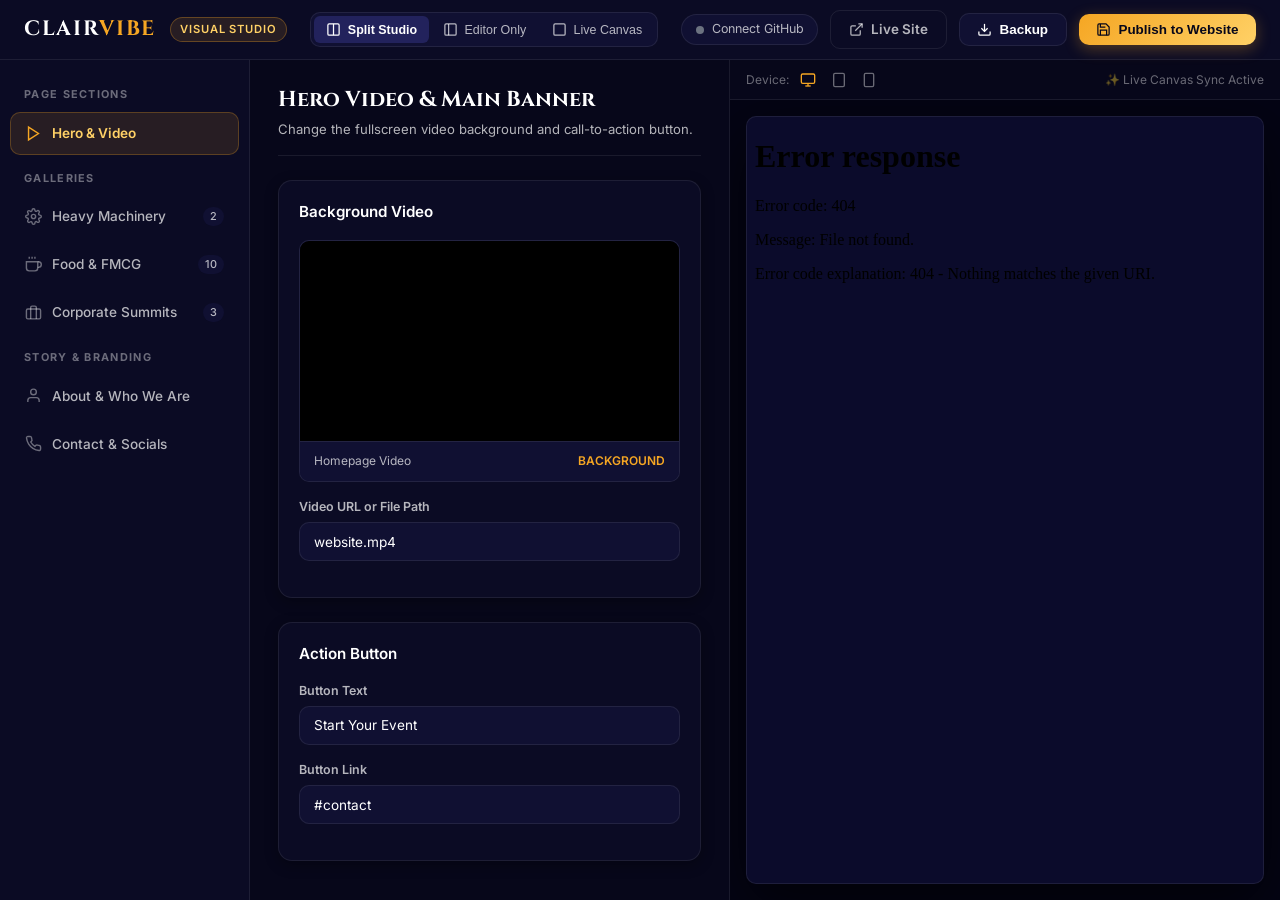
==== commit 3c10c059: "Add files via upload" ====
--- a/admin/index.html
+++ b/admin/index.html
@@ -3,51 +3,59 @@
 <head>
   <meta charset="UTF-8">
   <meta name="viewport" content="width=device-width, initial-scale=1.0">
-  <title>ClairVibe Studio — Website Content Manager</title>
+  <title>ClairVibe Visual Studio — Website Builder</title>
   
   <!-- Fonts -->
   <link rel="preconnect" href="https://fonts.googleapis.com">
   <link rel="preconnect" href="https://fonts.gstatic.com" crossorigin>
-  <link href="https://fonts.googleapis.com/css2?family=Cinzel:wght@500;600;700;800&family=Inter:wght@400;500;600;700&display=swap" rel="stylesheet">
+  <link href="https://fonts.googleapis.com/css2?family=Cinzel:wght@600;700;800&family=Inter:wght@400;500;600;700&display=swap" rel="stylesheet">
   
   <link rel="stylesheet" href="admin.css">
 </head>
 <body>
 
-  <!-- TOP HEADER -->
-  <header class="admin-header">
-    <div class="brand-wrapper">
-      <a href="../index.html" class="brand-title" target="_blank" title="Open Live Website">
+  <!-- ═══════════ TOP STUDIO NAVBAR ═══════════ -->
+  <header class="studio-navbar">
+    <div class="brand-block">
+      <a href="../index.html" class="brand-title" target="_blank" title="View live website">
         CLAIR<span>VIBE</span>
       </a>
-      <span class="brand-badge">Studio / Admin</span>
+      <span class="builder-badge">Visual Studio</span>
     </div>
 
-    <div class="header-actions">
-      <!-- GitHub Connection Status -->
-      <div class="github-status-chip" id="githubStatusChip" title="Click to manage GitHub connection token">
+    <!-- View Mode Switcher (Hostinger Style) -->
+    <div class="view-modes">
+      <button class="view-btn active" data-mode="split" title="Side-by-side Editor and Live Preview">
+        <svg viewBox="0 0 24 24" fill="none" stroke="currentColor" stroke-width="2"><rect x="3" y="3" width="18" height="18" rx="2"/><line x1="12" y1="3" x2="12" y2="21"/></svg>
+        <span>Split Studio</span>
+      </button>
+      <button class="view-btn" data-mode="editor-only" title="Full Width Editor">
+        <svg viewBox="0 0 24 24" fill="none" stroke="currentColor" stroke-width="2"><rect x="3" y="3" width="18" height="18" rx="2"/><line x1="9" y1="3" x2="9" y2="21"/></svg>
+        <span>Editor Only</span>
+      </button>
+      <button class="view-btn" data-mode="preview-only" title="Full Screen Live Preview">
+        <svg viewBox="0 0 24 24" fill="none" stroke="currentColor" stroke-width="2"><rect x="3" y="3" width="18" height="18" rx="2"/></svg>
+        <span>Live Canvas</span>
+      </button>
+    </div>
+
+    <!-- Right Actions -->
+    <div class="nav-actions">
+      <div class="github-chip" id="githubStatusChip" title="Configure GitHub personal access token for 1-click publishing">
         <span class="status-dot"></span>
         <span class="status-text">Connect GitHub</span>
       </div>
 
-      <!-- Live View Link -->
-      <a href="../index.html" target="_blank" class="btn btn-ghost btn-sm" title="View live website in new tab">
+      <a href="../index.html" target="_blank" class="btn btn-ghost" title="Open live site in new tab">
         <svg viewBox="0 0 24 24" fill="none" stroke="currentColor" stroke-width="2"><path d="M18 13v6a2 2 0 0 1-2 2H5a2 2 0 0 1-2-2V8a2 2 0 0 1 2-2h6"/><polyline points="15 3 21 3 21 9"/><line x1="10" y1="14" x2="21" y2="3"/></svg>
-        View Site
+        Live Site
       </a>
 
-      <!-- Discard / Reset -->
-      <button class="btn btn-ghost btn-sm" id="btnReset" style="display:none;" title="Discard all unsaved edits">
-        Discard Edits
+      <button class="btn btn-secondary" id="btnExport" title="Export content.json backup">
+        <svg viewBox="0 0 24 24" fill="none" stroke="currentColor" stroke-width="2"><path d="M21 15v4a2 2 0 0 1-2 2H5a2 2 0 0 1-2-2v-4"/><polyline points="7 10 12 15 17 10"/><line x1="12" y1="15" x2="12" y2="3"/></svg>
+        Backup
       </button>
 
-      <!-- Export Backup -->
-      <button class="btn btn-secondary btn-sm" id="btnExport" title="Download content.json backup file">
-        <svg viewBox="0 0 24 24" fill="none" stroke="currentColor" stroke-width="2"><path d="M21 15v4a2 2 0 0 1-2 2H5a2 2 0 0 1-2-2v-4"/><polyline points="7 10 12 15 17 10"/><line x1="12" y1="15" x2="12" y2="3"/></svg>
-        Export Backup
-      </button>
-
-      <!-- Publish to GitHub -->
       <button class="btn btn-primary" id="btnPublish" title="Save changes directly to GitHub repository">
         <svg viewBox="0 0 24 24" fill="none" stroke="currentColor" stroke-width="2"><path d="M19 21H5a2 2 0 0 1-2-2V5a2 2 0 0 1 2-2h11l5 5v11a2 2 0 0 1-2 2z"/><polyline points="17 21 17 13 7 13 7 21"/><polyline points="7 3 7 8 15 8"/></svg>
         Publish to Website
@@ -55,500 +63,396 @@
     </div>
   </header>
 
-  <!-- MAIN ADMIN LAYOUT -->
-  <div class="admin-layout">
-    
-    <!-- SIDEBAR TABS -->
-    <aside class="admin-sidebar">
-      <div class="sidebar-heading">Content Sections</div>
-      
-      <a class="nav-item active" data-tab="hero">
-        <svg viewBox="0 0 24 24" fill="none" stroke="currentColor" stroke-width="2"><rect x="2" y="2" width="20" height="20" rx="2.18" ry="2.18"/><line x1="7" y1="2" x2="7" y2="22"/><line x1="17" y1="2" x2="17" y2="22"/><line x1="2" y1="12" x2="22" y2="12"/><line x1="2" y1="7" x2="7" y2="7"/><line x1="2" y1="17" x2="7" y2="17"/><line x1="17" y1="17" x2="22" y2="17"/><line x1="17" y1="7" x2="22" y2="7"/></svg>
-        <span>Hero Video & Banner</span>
-      </a>
-
-      <div class="sidebar-heading">Galleries & Portfolio</div>
-
-      <a class="nav-item" data-tab="machines">
+  <!-- ═══════════ MAIN STUDIO WORKSPACE ═══════════ -->
+  <div class="studio-workspace">
+
+    <!-- 1. LEFT SIDEBAR CATEGORIES -->
+    <aside class="studio-sidebar">
+      <div class="section-label">Page Sections</div>
+
+      <div class="sidebar-tab active" data-tab="hero">
+        <svg viewBox="0 0 24 24" fill="none" stroke="currentColor" stroke-width="2"><polygon points="5 3 19 12 5 21 5 3"/></svg>
+        <span>Hero & Video</span>
+      </div>
+
+      <div class="section-label">Galleries</div>
+
+      <div class="sidebar-tab" data-tab="machines">
         <svg viewBox="0 0 24 24" fill="none" stroke="currentColor" stroke-width="2"><circle cx="12" cy="12" r="3"/><path d="M19.4 15a1.65 1.65 0 0 0 .33 1.82l.06.06a2 2 0 0 1 0 2.83 2 2 0 0 1-2.83 0l-.06-.06a1.65 1.65 0 0 0-1.82-.33 1.65 1.65 0 0 0-1 1.51V21a2 2 0 0 1-2 2 2 2 0 0 1-2-2v-.09A1.65 1.65 0 0 0 9 19.4a1.65 1.65 0 0 0-1.82.33l-.06.06a2 2 0 0 1-2.83 0 2 2 0 0 1 0-2.83l.06-.06a1.65 1.65 0 0 0 .33-1.82 1.65 1.65 0 0 0-1.51-1H3a2 2 0 0 1-2-2 2 2 0 0 1 2-2h.09A1.65 1.65 0 0 0 4.6 9a1.65 1.65 0 0 0-.33-1.82l-.06-.06a2 2 0 0 1 0-2.83 2 2 0 0 1 2.83 0l.06.06a1.65 1.65 0 0 0 1.82.33H9a1.65 1.65 0 0 0 1-1.51V3a2 2 0 0 1 2-2 2 2 0 0 1 2 2v.09a1.65 1.65 0 0 0 1 1.51 1.65 1.65 0 0 0 1.82-.33l.06-.06a2 2 0 0 1 2.83 0 2 2 0 0 1 0 2.83l-.06.06a1.65 1.65 0 0 0-.33 1.82V9a1.65 1.65 0 0 0 1.51 1H21a2 2 0 0 1 2 2 2 2 0 0 1-2 2h-.09a1.65 1.65 0 0 0-1.51 1z"/></svg>
         <span>Heavy Machinery</span>
-        <span class="nav-item-badge" id="galCount_machines">0</span>
-      </a>
-
-      <a class="nav-item" data-tab="food">
+        <span class="tab-badge" id="badge_machines">0</span>
+      </div>
+
+      <div class="sidebar-tab" data-tab="food">
         <svg viewBox="0 0 24 24" fill="none" stroke="currentColor" stroke-width="2"><path d="M18 8h1a4 4 0 0 1 0 8h-1"/><path d="M2 8h16v9a4 4 0 0 1-4 4H6a4 4 0 0 1-4-4V8z"/><line x1="6" y1="1" x2="6" y2="4"/><line x1="10" y1="1" x2="10" y2="4"/><line x1="14" y1="1" x2="14" y2="4"/></svg>
         <span>Food & FMCG</span>
-        <span class="nav-item-badge" id="galCount_food">0</span>
-      </a>
-
-      <a class="nav-item" data-tab="corporate">
+        <span class="tab-badge" id="badge_food">0</span>
+      </div>
+
+      <div class="sidebar-tab" data-tab="corporate">
         <svg viewBox="0 0 24 24" fill="none" stroke="currentColor" stroke-width="2"><rect x="2" y="7" width="20" height="14" rx="2" ry="2"/><path d="M16 21V5a2 2 0 0 0-2-2h-4a2 2 0 0 0-2 2v16"/></svg>
-        <span>Corporate & Summits</span>
-        <span class="nav-item-badge" id="galCount_corporate">0</span>
-      </a>
-
-      <div class="sidebar-heading">About & Branding</div>
-
-      <a class="nav-item" data-tab="about">
+        <span>Corporate Summits</span>
+        <span class="tab-badge" id="badge_corporate">0</span>
+      </div>
+
+      <div class="section-label">Story & Branding</div>
+
+      <div class="sidebar-tab" data-tab="about">
         <svg viewBox="0 0 24 24" fill="none" stroke="currentColor" stroke-width="2"><path d="M20 21v-2a4 4 0 0 0-4-4H8a4 4 0 0 0-4 4v2"/><circle cx="12" cy="7" r="4"/></svg>
         <span>About & Who We Are</span>
-      </a>
-
-      <a class="nav-item" data-tab="contact">
+      </div>
+
+      <div class="sidebar-tab" data-tab="contact">
         <svg viewBox="0 0 24 24" fill="none" stroke="currentColor" stroke-width="2"><path d="M22 16.92v3a2 2 0 0 1-2.18 2 19.79 19.79 0 0 1-8.63-3.07 19.5 19.5 0 0 1-6-6A19.79 19.79 0 0 1 2.12 4.11 2 2 0 0 1 4.11 2h3a2 2 0 0 1 2 1.72c.13.81.36 1.6.7 2.81a2 2 0 0 1-.45 2.11L8.09 9.91a16 16 0 0 0 6 6l1.27-1.27a2 2 0 0 1 2.11-.45c1.21.34 2 .57 2.81.7A2 2 0 0 1 22 16.92z"/></svg>
         <span>Contact & Socials</span>
-      </a>
-
-      <div class="sidebar-heading">Preview</div>
-
-      <a class="nav-item" data-tab="preview">
-        <svg viewBox="0 0 24 24" fill="none" stroke="currentColor" stroke-width="2"><path d="M1 12s4-8 11-8 11 8 11 8-4 8-11 8-11-8-11-8z"/><circle cx="12" cy="12" r="3"/></svg>
-        <span>Interactive Live Preview</span>
-      </a>
-
-      <div style="margin-top:auto;padding-top:1rem">
-        <button class="btn btn-ghost btn-sm" id="btnGithubSettings" style="width:100%;justify-content:flex-start">
-          <svg viewBox="0 0 24 24" fill="none" stroke="currentColor" stroke-width="2"><circle cx="12" cy="12" r="3"/><path d="M19.4 15a1.65 1.65 0 0 0 .33 1.82l.06.06a2 2 0 0 1 0 2.83 2 2 0 0 1-2.83 0l-.06-.06a1.65 1.65 0 0 0-1.82-.33 1.65 1.65 0 0 0-1 1.51V21a2 2 0 0 1-2 2 2 2 0 0 1-2-2v-.09A1.65 1.65 0 0 0 9 19.4a1.65 1.65 0 0 0-1.82.33l-.06.06a2 2 0 0 1-2.83 0 2 2 0 0 1 0-2.83l.06-.06a1.65 1.65 0 0 0 .33-1.82 1.65 1.65 0 0 0-1.51-1H3a2 2 0 0 1-2-2 2 2 0 0 1 2-2h.09A1.65 1.65 0 0 0 4.6 9a1.65 1.65 0 0 0-.33-1.82l-.06-.06a2 2 0 0 1 0-2.83 2 2 0 0 1 2.83 0l.06.06a1.65 1.65 0 0 0 1.82.33H9a1.65 1.65 0 0 0 1-1.51V3a2 2 0 0 1 2-2 2 2 0 0 1 2 2v.09a1.65 1.65 0 0 0 1 1.51 1.65 1.65 0 0 0 1.82-.33l.06-.06a2 2 0 0 1 2.83 0 2 2 0 0 1 0 2.83l-.06.06a1.65 1.65 0 0 0-.33 1.82V9a1.65 1.65 0 0 0 1.51 1H21a2 2 0 0 1 2 2 2 2 0 0 1-2 2h-.09a1.65 1.65 0 0 0-1.51 1z"/></svg>
-          <span>GitHub Settings</span>
-        </button>
       </div>
     </aside>
 
-    <!-- CONTENT WORKSPACE -->
-    <main class="admin-content">
-
-      <!-- ═══════════ TAB 1: HERO SECTION ═══════════ -->
-      <section class="tab-panel active" id="panel_hero">
-        <div class="panel-header">
-          <div>
-            <h1 class="panel-title">Hero Section & Video Background</h1>
-            <p class="panel-desc">Customize the high-impact video background and call-to-action button on the homepage.</p>
-          </div>
-        </div>
-
-        <div class="admin-card">
-          <div class="card-title-row">
-            <h2 class="card-title">
-              <span class="card-title-icon">
-                <svg viewBox="0 0 24 24" fill="none" stroke="currentColor" stroke-width="2"><polygon points="5 3 19 12 5 21 5 3"/></svg>
-              </span>
-              Background Video
-            </h2>
-          </div>
-
-          <div class="media-comparison-box">
-            <div class="media-side">
-              <div class="media-side-label">
-                <span>Current Live Video Preview</span>
-                <span class="badge-current">Live on Site</span>
+    <!-- 2. CENTER EDITING FORM PANE -->
+    <main class="studio-editor-pane">
+
+      <!-- ─── TAB: HERO ─── -->
+      <section class="tab-content active" id="tab_hero">
+        <div class="content-header">
+          <h2 class="content-title">Hero Video & Main Banner</h2>
+          <p class="content-subtitle">Change the fullscreen video background and call-to-action button.</p>
+        </div>
+
+        <div class="editor-card">
+          <div class="card-heading">
+            <span>Background Video</span>
+          </div>
+
+          <div class="visual-image-card">
+            <div class="image-preview-box" style="height:200px">
+              <video id="heroVideoPreview" autoplay muted loop playsinline></video>
+              <div class="image-hover-actions">
+                <button class="action-btn-pill pill-replace" id="btnReplaceHeroVideo">
+                  <svg viewBox="0 0 24 24" fill="none" stroke="currentColor" stroke-width="2" style="width:14px;height:14px"><path d="M11 4H4a2 2 0 0 0-2 2v14a2 2 0 0 0 2 2h14a2 2 0 0 0 2-2v-7"/><path d="M18.5 2.5a2.121 2.121 0 0 1 3 3L12 15l-4 1 1-4 9.5-9.5z"/></svg>
+                  Replace Video
+                </button>
               </div>
-              <div class="media-preview-container">
-                <video id="heroVideoPreview" autoplay muted loop playsinline></video>
-              </div>
-            </div>
-
-            <div class="media-side">
-              <div class="media-side-label">
-                <span>Upload New Video File</span>
-              </div>
-              <div class="file-dropzone" id="heroVideoDropzone">
-                <input type="file" accept="video/mp4,video/webm" id="heroVideoFileInput">
-                <div class="dropzone-content">
-                  <svg viewBox="0 0 24 24" fill="none" stroke="currentColor" stroke-width="2"><path d="M21 15v4a2 2 0 0 1-2 2H5a2 2 0 0 1-2-2v-4"/><polyline points="17 8 12 3 7 8"/><line x1="12" y1="3" x2="12" y2="15"/></svg>
-                  <div class="dropzone-title">Click or Drop Video (MP4)</div>
-                  <div class="dropzone-subtitle">Optimized 1080p web video under 25MB</div>
-                </div>
-              </div>
-
-              <div class="form-group" style="margin-top:0.75rem">
-                <label class="form-label">Or Video File Path / URL</label>
-                <input type="text" class="form-input" id="heroVideoInput" placeholder="website.mp4">
-              </div>
-            </div>
-          </div>
-        </div>
-
-        <div class="admin-card">
-          <div class="card-title-row">
-            <h2 class="card-title">
-              <span class="card-title-icon">
-                <svg viewBox="0 0 24 24" fill="none" stroke="currentColor" stroke-width="2"><circle cx="12" cy="12" r="10"/><polyline points="12 6 12 12 14 14"/></svg>
-              </span>
-              Hero Call-to-Action Button
-            </h2>
-          </div>
-
-          <div class="form-grid">
-            <div class="form-group">
-              <label class="form-label">Button Text</label>
-              <input type="text" class="form-input" id="heroBtnTextInput" placeholder="Start Your Event">
-            </div>
-            <div class="form-group">
-              <label class="form-label">Button Link Target</label>
-              <input type="text" class="form-input" id="heroBtnLinkInput" placeholder="#contact">
-            </div>
+            </div>
+            <div class="image-meta-bar">
+              <span>Homepage Video</span>
+              <span style="color:var(--amber);font-weight:600">BACKGROUND</span>
+            </div>
+          </div>
+
+          <div class="form-group" style="margin-top:1rem">
+            <label class="form-label">Video URL or File Path</label>
+            <input type="text" class="form-input" id="heroVideoInput" placeholder="website.mp4">
+          </div>
+        </div>
+
+        <div class="editor-card">
+          <div class="card-heading">
+            <span>Action Button</span>
+          </div>
+          <div class="form-group">
+            <label class="form-label">Button Text</label>
+            <input type="text" class="form-input" id="heroBtnTextInput" placeholder="Start Your Event">
+          </div>
+          <div class="form-group">
+            <label class="form-label">Button Link</label>
+            <input type="text" class="form-input" id="heroBtnLinkInput" placeholder="#contact">
           </div>
         </div>
       </section>
 
-      <!-- ═══════════ TAB 2: MACHINERY GALLERY ═══════════ -->
-      <section class="tab-panel" id="panel_machines">
-        <div class="panel-header">
-          <div>
-            <h1 class="panel-title">Heavy Machinery & Stage Rigs</h1>
-            <p class="panel-desc">Manage the card title, cover image, and all popup gallery photos for this section.</p>
-          </div>
-        </div>
-
-        <!-- Title & Cover Card -->
-        <div class="admin-card">
-          <div class="card-title-row">
-            <h2 class="card-title">
-              <span class="card-title-icon">
-                <svg viewBox="0 0 24 24" fill="none" stroke="currentColor" stroke-width="2"><rect x="3" y="3" width="18" height="18" rx="2" ry="2"/><circle cx="8.5" cy="8.5" r="1.5"/><polyline points="21 15 16 10 5 21"/></svg>
-              </span>
-              Section Title & Card Cover
-            </h2>
-          </div>
-
-          <div class="form-group">
-            <label class="form-label">Card Title</label>
-            <input type="text" class="form-input" id="galTitle_machines" placeholder="Heavy Machinery & Stage Rigs">
-          </div>
-
-          <div class="media-comparison-box" id="galCoverSlot_machines"></div>
-        </div>
-
-        <!-- Gallery Photos Grid -->
-        <div class="admin-card">
-          <div class="card-title-row">
-            <h2 class="card-title">
-              <span class="card-title-icon">
-                <svg viewBox="0 0 24 24" fill="none" stroke="currentColor" stroke-width="2"><rect x="3" y="3" width="7" height="7"/><rect x="14" y="3" width="7" height="7"/><rect x="14" y="14" width="7" height="7"/><rect x="3" y="14" width="7" height="7"/></svg>
-              </span>
-              Popup Gallery Photos
-            </h2>
-          </div>
-          <p class="form-help" style="margin-bottom:1rem">These photos open in the fullscreen interactive lightbox when a visitor clicks this portfolio card.</p>
-
-          <div class="gallery-items-grid" id="galGrid_machines"></div>
+      <!-- ─── TAB: MACHINERY ─── -->
+      <section class="tab-content" id="tab_machines">
+        <div class="content-header">
+          <h2 class="content-title">Heavy Machinery & Stage Rigs</h2>
+          <p class="content-subtitle">Manage the card cover image and all gallery popup photos.</p>
+        </div>
+
+        <div class="editor-card">
+          <div class="card-heading">
+            <span>Section Title</span>
+          </div>
+          <div class="form-group">
+            <input type="text" class="form-input" id="input_title_machines" placeholder="Heavy Machinery & Stage Rigs">
+          </div>
+        </div>
+
+        <div class="editor-card">
+          <div class="card-heading">
+            <span>Card Cover Image</span>
+          </div>
+          <div id="coverCard_machines"></div>
+        </div>
+
+        <div class="editor-card">
+          <div class="card-heading">
+            <span>Popup Gallery Photos</span>
+          </div>
+          <p style="font-size:0.75rem;color:var(--white-40);margin-bottom:0.75rem">Hover over any photo to <strong>Replace</strong> or <strong>Delete</strong> it. Click "+ Add Photos" to upload more.</p>
+          <div class="gallery-grid-manager" id="grid_machines"></div>
         </div>
       </section>
 
-      <!-- ═══════════ TAB 3: FOOD & FMCG GALLERY ═══════════ -->
-      <section class="tab-panel" id="panel_food">
-        <div class="panel-header">
-          <div>
-            <h1 class="panel-title">Food & FMCG Gallery</h1>
-            <p class="panel-desc">Manage culinary arts & FMCG showcase images with side-by-side replacement previews.</p>
-          </div>
-        </div>
-
-        <!-- Title & Cover Card -->
-        <div class="admin-card">
-          <div class="card-title-row">
-            <h2 class="card-title">
-              <span class="card-title-icon">
-                <svg viewBox="0 0 24 24" fill="none" stroke="currentColor" stroke-width="2"><rect x="3" y="3" width="18" height="18" rx="2" ry="2"/><circle cx="8.5" cy="8.5" r="1.5"/><polyline points="21 15 16 10 5 21"/></svg>
-              </span>
-              Section Title & Card Cover
-            </h2>
-          </div>
-
-          <div class="form-group">
-            <label class="form-label">Card Title</label>
-            <input type="text" class="form-input" id="galTitle_food" placeholder="Food & FMCG">
-          </div>
-
-          <div class="media-comparison-box" id="galCoverSlot_food"></div>
-        </div>
-
-        <!-- Gallery Photos Grid -->
-        <div class="admin-card">
-          <div class="card-title-row">
-            <h2 class="card-title">
-              <span class="card-title-icon">
-                <svg viewBox="0 0 24 24" fill="none" stroke="currentColor" stroke-width="2"><rect x="3" y="3" width="7" height="7"/><rect x="14" y="3" width="7" height="7"/><rect x="14" y="14" width="7" height="7"/><rect x="3" y="14" width="7" height="7"/></svg>
-              </span>
-              Popup Gallery Photos
-            </h2>
-          </div>
-          <p class="form-help" style="margin-bottom:1rem">All photos in the Food & FMCG popup lightbox gallery.</p>
-
-          <div class="gallery-items-grid" id="galGrid_food"></div>
+      <!-- ─── TAB: FOOD & FMCG ─── -->
+      <section class="tab-content" id="tab_food">
+        <div class="content-header">
+          <h2 class="content-title">Food & FMCG Gallery</h2>
+          <p class="content-subtitle">Manage gourmet culinary dining and FMCG event photos.</p>
+        </div>
+
+        <div class="editor-card">
+          <div class="card-heading">
+            <span>Section Title</span>
+          </div>
+          <div class="form-group">
+            <input type="text" class="form-input" id="input_title_food" placeholder="Food & FMCG">
+          </div>
+        </div>
+
+        <div class="editor-card">
+          <div class="card-heading">
+            <span>Card Cover Image</span>
+          </div>
+          <div id="coverCard_food"></div>
+        </div>
+
+        <div class="editor-card">
+          <div class="card-heading">
+            <span>Popup Gallery Photos</span>
+          </div>
+          <p style="font-size:0.75rem;color:var(--white-40);margin-bottom:0.75rem">Hover over any photo to <strong>Replace</strong> or <strong>Delete</strong> it.</p>
+          <div class="gallery-grid-manager" id="grid_food"></div>
         </div>
       </section>
 
-      <!-- ═══════════ TAB 4: CORPORATE GALLERY ═══════════ -->
-      <section class="tab-panel" id="panel_corporate">
-        <div class="panel-header">
-          <div>
-            <h1 class="panel-title">Corporate & Brand Summits</h1>
-            <p class="panel-desc">Manage corporate showcase gallery photos and brand activations.</p>
-          </div>
-        </div>
-
-        <!-- Title & Cover Card -->
-        <div class="admin-card">
-          <div class="card-title-row">
-            <h2 class="card-title">
-              <span class="card-title-icon">
-                <svg viewBox="0 0 24 24" fill="none" stroke="currentColor" stroke-width="2"><rect x="3" y="3" width="18" height="18" rx="2" ry="2"/><circle cx="8.5" cy="8.5" r="1.5"/><polyline points="21 15 16 10 5 21"/></svg>
-              </span>
-              Section Title & Card Cover
-            </h2>
-          </div>
-
-          <div class="form-group">
-            <label class="form-label">Card Title</label>
-            <input type="text" class="form-input" id="galTitle_corporate" placeholder="Corporate & Brand Summits">
-          </div>
-
-          <div class="media-comparison-box" id="galCoverSlot_corporate"></div>
-        </div>
-
-        <!-- Gallery Photos Grid -->
-        <div class="admin-card">
-          <div class="card-title-row">
-            <h2 class="card-title">
-              <span class="card-title-icon">
-                <svg viewBox="0 0 24 24" fill="none" stroke="currentColor" stroke-width="2"><rect x="3" y="3" width="7" height="7"/><rect x="14" y="3" width="7" height="7"/><rect x="14" y="14" width="7" height="7"/><rect x="3" y="14" width="7" height="7"/></svg>
-              </span>
-              Popup Gallery Photos
-            </h2>
-          </div>
-          <p class="form-help" style="margin-bottom:1rem">All photos in the Corporate popup lightbox gallery.</p>
-
-          <div class="gallery-items-grid" id="galGrid_corporate"></div>
+      <!-- ─── TAB: CORPORATE ─── -->
+      <section class="tab-content" id="tab_corporate">
+        <div class="content-header">
+          <h2 class="content-title">Corporate & Brand Summits</h2>
+          <p class="content-subtitle">Manage corporate showcase gallery photos and brand activations.</p>
+        </div>
+
+        <div class="editor-card">
+          <div class="card-heading">
+            <span>Section Title</span>
+          </div>
+          <div class="form-group">
+            <input type="text" class="form-input" id="input_title_corporate" placeholder="Corporate & Brand Summits">
+          </div>
+        </div>
+
+        <div class="editor-card">
+          <div class="card-heading">
+            <span>Card Cover Image</span>
+          </div>
+          <div id="coverCard_corporate"></div>
+        </div>
+
+        <div class="editor-card">
+          <div class="card-heading">
+            <span>Popup Gallery Photos</span>
+          </div>
+          <p style="font-size:0.75rem;color:var(--white-40);margin-bottom:0.75rem">Hover over any photo to <strong>Replace</strong> or <strong>Delete</strong> it.</p>
+          <div class="gallery-grid-manager" id="grid_corporate"></div>
         </div>
       </section>
 
-      <!-- ═══════════ TAB 5: ABOUT SECTION ═══════════ -->
-      <section class="tab-panel" id="panel_about">
-        <div class="panel-header">
-          <div>
-            <h1 class="panel-title">About Section & Brand Story</h1>
-            <p class="panel-desc">Edit the story, live stats counters, and featured visual on the About slide.</p>
-          </div>
-        </div>
-
-        <div class="admin-card">
-          <div class="card-title-row">
-            <h2 class="card-title">
-              <span class="card-title-icon">
-                <svg viewBox="0 0 24 24" fill="none" stroke="currentColor" stroke-width="2"><path d="M14 2H6a2 2 0 0 0-2 2v16a2 2 0 0 0 2 2h12a2 2 0 0 0 2-2V8z"/><polyline points="14 2 14 8 20 8"/><line x1="16" y1="13" x2="8" y2="13"/><line x1="16" y1="17" x2="8" y2="17"/><polyline points="10 9 9 9 8 9"/></svg>
-              </span>
-              Headlines & Paragraphs
-            </h2>
-          </div>
-
-          <div class="form-grid">
-            <div class="form-group">
-              <label class="form-label">Sub-Label</label>
-              <input type="text" class="form-input" id="aboutLabelInput" placeholder="Who We Are">
-            </div>
-            <div class="form-group">
-              <label class="form-label">Main Heading</label>
-              <input type="text" class="form-input" id="aboutTitleInput" placeholder="We Design Moments That Last a Lifetime">
-            </div>
-          </div>
-
+      <!-- ─── TAB: ABOUT ─── -->
+      <section class="tab-content" id="tab_about">
+        <div class="content-header">
+          <h2 class="content-title">About & Brand Story</h2>
+          <p class="content-subtitle">Edit the company story, live stats counters, and featured visual.</p>
+        </div>
+
+        <div class="editor-card">
+          <div class="card-heading">
+            <span>Story & Headlines</span>
+          </div>
+          <div class="form-group">
+            <label class="form-label">Sub-Label</label>
+            <input type="text" class="form-input" id="aboutLabelInput" placeholder="Who We Are">
+          </div>
+          <div class="form-group">
+            <label class="form-label">Main Heading</label>
+            <input type="text" class="form-input" id="aboutTitleInput" placeholder="We Design Moments That Last a Lifetime">
+          </div>
           <div class="form-group">
             <label class="form-label">First Paragraph</label>
-            <textarea class="form-textarea" id="aboutP1Input" placeholder="Company introduction paragraph..."></textarea>
-          </div>
-
+            <textarea class="form-textarea" id="aboutP1Input"></textarea>
+          </div>
           <div class="form-group">
             <label class="form-label">Second Paragraph</label>
-            <textarea class="form-textarea" id="aboutP2Input" placeholder="Secondary team / philosophy paragraph..."></textarea>
-          </div>
-        </div>
-
-        <!-- Stats Counters -->
-        <div class="admin-card">
-          <div class="card-title-row">
-            <h2 class="card-title">
-              <span class="card-title-icon">
-                <svg viewBox="0 0 24 24" fill="none" stroke="currentColor" stroke-width="2"><line x1="18" y1="20" x2="18" y2="10"/><line x1="12" y1="20" x2="12" y2="4"/><line x1="6" y1="20" x2="6" y2="14"/></svg>
-              </span>
-              Animated Stats Counters
-            </h2>
-          </div>
-
-          <div class="form-grid">
-            <div class="form-group">
-              <label class="form-label">Stat #1 Count (e.g. 150)</label>
-              <input type="number" class="form-input" id="statCount_0" placeholder="150">
-              <label class="form-label" style="margin-top:0.5rem">Stat #1 Label</label>
-              <input type="text" class="form-input" id="statLabel_0" placeholder="Events Delivered">
-            </div>
-
-            <div class="form-group">
-              <label class="form-label">Stat #2 Count (e.g. 50)</label>
-              <input type="number" class="form-input" id="statCount_1" placeholder="50">
-              <label class="form-label" style="margin-top:0.5rem">Stat #2 Label</label>
-              <input type="text" class="form-input" id="statLabel_1" placeholder="Happy Clients">
-            </div>
-
-            <div class="form-group">
-              <label class="form-label">Stat #3 Count (e.g. 8)</label>
-              <input type="number" class="form-input" id="statCount_2" placeholder="8">
-              <label class="form-label" style="margin-top:0.5rem">Stat #3 Label</label>
-              <input type="text" class="form-input" id="statLabel_2" placeholder="Years of Craft">
-            </div>
-          </div>
-        </div>
-
-        <!-- About Featured Image -->
-        <div class="admin-card">
-          <div class="card-title-row">
-            <h2 class="card-title">
-              <span class="card-title-icon">
-                <svg viewBox="0 0 24 24" fill="none" stroke="currentColor" stroke-width="2"><rect x="3" y="3" width="18" height="18" rx="2" ry="2"/><circle cx="8.5" cy="8.5" r="1.5"/><polyline points="21 15 16 10 5 21"/></svg>
-              </span>
-              About Visual Image
-            </h2>
-          </div>
-
-          <div class="media-comparison-box" id="aboutImageSlot"></div>
+            <textarea class="form-textarea" id="aboutP2Input"></textarea>
+          </div>
+        </div>
+
+        <div class="editor-card">
+          <div class="card-heading">
+            <span>Stats Counters</span>
+          </div>
+          <div style="display:grid;grid-template-columns:1fr 1fr;gap:0.75rem;margin-bottom:0.75rem">
+            <div class="form-group" style="margin:0">
+              <label class="form-label">Stat #1 Count</label>
+              <input type="number" class="form-input" id="statCount_0">
+            </div>
+            <div class="form-group" style="margin:0">
+              <label class="form-label">Stat #1 Label</label>
+              <input type="text" class="form-input" id="statLabel_0">
+            </div>
+          </div>
+          <div style="display:grid;grid-template-columns:1fr 1fr;gap:0.75rem;margin-bottom:0.75rem">
+            <div class="form-group" style="margin:0">
+              <label class="form-label">Stat #2 Count</label>
+              <input type="number" class="form-input" id="statCount_1">
+            </div>
+            <div class="form-group" style="margin:0">
+              <label class="form-label">Stat #2 Label</label>
+              <input type="text" class="form-input" id="statLabel_1">
+            </div>
+          </div>
+          <div style="display:grid;grid-template-columns:1fr 1fr;gap:0.75rem">
+            <div class="form-group" style="margin:0">
+              <label class="form-label">Stat #3 Count</label>
+              <input type="number" class="form-input" id="statCount_2">
+            </div>
+            <div class="form-group" style="margin:0">
+              <label class="form-label">Stat #3 Label</label>
+              <input type="text" class="form-input" id="statLabel_2">
+            </div>
+          </div>
+        </div>
+
+        <div class="editor-card">
+          <div class="card-heading">
+            <span>Featured About Photo</span>
+          </div>
+          <div id="aboutImageSlot"></div>
         </div>
       </section>
 
-      <!-- ═══════════ TAB 6: CONTACT & SOCIALS ═══════════ -->
-      <section class="tab-panel" id="panel_contact">
-        <div class="panel-header">
-          <div>
-            <h1 class="panel-title">Contact Information & Socials</h1>
-            <p class="panel-desc">Update public contact details, office location, social handles, and copyright.</p>
-          </div>
-        </div>
-
-        <div class="admin-card">
-          <div class="card-title-row">
-            <h2 class="card-title">
-              <span class="card-title-icon">
-                <svg viewBox="0 0 24 24" fill="none" stroke="currentColor" stroke-width="2"><path d="M4 4h16c1.1 0 2 .9 2 2v12c0 1.1-.9 2-2 2H4c-1.1 0-2-.9-2-2V6c0-1.1.9-2 2-2z"/><polyline points="22,6 12,13 2,6"/></svg>
-              </span>
-              Contact Info
-            </h2>
-          </div>
-
-          <div class="form-grid">
-            <div class="form-group">
-              <label class="form-label">Email Address</label>
-              <input type="email" class="form-input" id="contactEmailInput" placeholder="hello@clairvibe.com">
-            </div>
-            <div class="form-group">
-              <label class="form-label">Phone Number</label>
-              <input type="text" class="form-input" id="contactPhoneInput" placeholder="+91 98765 43210">
-            </div>
-            <div class="form-group">
-              <label class="form-label">Office / City Location</label>
-              <input type="text" class="form-input" id="contactLocationInput" placeholder="Mumbai, India">
-            </div>
-          </div>
-        </div>
-
-        <div class="admin-card">
-          <div class="card-title-row">
-            <h2 class="card-title">
-              <span class="card-title-icon">
-                <svg viewBox="0 0 24 24" fill="none" stroke="currentColor" stroke-width="2"><circle cx="18" cy="5" r="3"/><circle cx="6" cy="12" r="3"/><circle cx="18" cy="19" r="3"/><line x1="8.59" y1="13.51" x2="15.42" y2="17.49"/><line x1="15.41" y1="6.51" x2="8.59" y2="10.49"/></svg>
-              </span>
-              Social Media Links & Footer
-            </h2>
-          </div>
-
-          <div class="form-grid">
-            <div class="form-group">
-              <label class="form-label">Instagram Link</label>
-              <input type="text" class="form-input" id="contactInstaInput" placeholder="https://instagram.com/clairvibe">
-            </div>
-            <div class="form-group">
-              <label class="form-label">Facebook Link</label>
-              <input type="text" class="form-input" id="contactFbInput" placeholder="https://facebook.com/clairvibe">
-            </div>
-            <div class="form-group">
-              <label class="form-label">LinkedIn Link</label>
-              <input type="text" class="form-input" id="contactLiInput" placeholder="https://linkedin.com/company/clairvibe">
-            </div>
-          </div>
-
-          <div class="form-group">
-            <label class="form-label">Footer Copyright Notice</label>
+      <!-- ─── TAB: CONTACT ─── -->
+      <section class="tab-content" id="tab_contact">
+        <div class="content-header">
+          <h2 class="content-title">Contact & Socials</h2>
+          <p class="content-subtitle">Manage public business details and social media links.</p>
+        </div>
+
+        <div class="editor-card">
+          <div class="card-heading">
+            <span>Contact Information</span>
+          </div>
+          <div class="form-group">
+            <label class="form-label">Email Address</label>
+            <input type="email" class="form-input" id="contactEmailInput" placeholder="hello@clairvibe.com">
+          </div>
+          <div class="form-group">
+            <label class="form-label">Phone Number</label>
+            <input type="text" class="form-input" id="contactPhoneInput" placeholder="+91 98765 43210">
+          </div>
+          <div class="form-group">
+            <label class="form-label">City / Address</label>
+            <input type="text" class="form-input" id="contactLocationInput" placeholder="Mumbai, India">
+          </div>
+        </div>
+
+        <div class="editor-card">
+          <div class="card-heading">
+            <span>Social Links & Footer</span>
+          </div>
+          <div class="form-group">
+            <label class="form-label">Instagram URL</label>
+            <input type="text" class="form-input" id="contactInstaInput" placeholder="https://instagram.com/clairvibe">
+          </div>
+          <div class="form-group">
+            <label class="form-label">Facebook URL</label>
+            <input type="text" class="form-input" id="contactFbInput" placeholder="https://facebook.com/clairvibe">
+          </div>
+          <div class="form-group">
+            <label class="form-label">LinkedIn URL</label>
+            <input type="text" class="form-input" id="contactLiInput" placeholder="https://linkedin.com/company/clairvibe">
+          </div>
+          <div class="form-group">
+            <label class="form-label">Footer Copyright</label>
             <input type="text" class="form-input" id="contactFooterInput" placeholder="© 2026 ClairVibe. All rights reserved.">
           </div>
         </div>
       </section>
 
-      <!-- ═══════════ TAB 7: LIVE INTERACTIVE PREVIEW ═══════════ -->
-      <section class="tab-panel" id="panel_preview">
-        <div class="panel-header">
-          <div>
-            <h1 class="panel-title">Interactive Website Preview</h1>
-            <p class="panel-desc">Test your latest content and image updates in real time inside this interactive preview.</p>
-          </div>
-        </div>
-
-        <div class="admin-card" style="padding:0.75rem;overflow:hidden">
-          <iframe id="previewIframe" style="width:100%;height:750px;border:none;border-radius:var(--radius-md);background:#07071E" src="../index.html"></iframe>
-        </div>
-      </section>
-
     </main>
+
+    <!-- 3. RIGHT LIVE CANVAS PREVIEW PANE (HOSTINGER STYLE) -->
+    <section class="studio-preview-pane">
+      <div class="preview-toolbar">
+        <div class="preview-device-toggle">
+          <span>Device:</span>
+          <button class="device-btn active" data-device="desktop" title="Desktop view">
+            <svg viewBox="0 0 24 24" fill="none" stroke="currentColor" stroke-width="2"><rect x="2" y="3" width="20" height="14" rx="2"/><line x1="8" y1="21" x2="16" y2="21"/><line x1="12" y1="17" x2="12" y2="21"/></svg>
+          </button>
+          <button class="device-btn" data-device="tablet" title="Tablet view">
+            <svg viewBox="0 0 24 24" fill="none" stroke="currentColor" stroke-width="2"><rect x="4" y="2" width="16" height="20" rx="2"/><line x1="12" y1="18" x2="12.01" y2="18"/></svg>
+          </button>
+          <button class="device-btn" data-device="mobile" title="Mobile view">
+            <svg viewBox="0 0 24 24" fill="none" stroke="currentColor" stroke-width="2"><rect x="5" y="2" width="14" height="20" rx="2"/><line x1="12" y1="18" x2="12.01" y2="18"/></svg>
+          </button>
+        </div>
+        <div>
+          <span>✨ Live Canvas Sync Active</span>
+        </div>
+      </div>
+
+      <div class="preview-iframe-wrapper" id="previewIframeWrapper">
+        <iframe id="liveCanvasIframe" src="../index.html"></iframe>
+      </div>
+    </section>
+
   </div>
 
-  <!-- ═══════════ SIDE-BY-SIDE IMAGE REPLACEMENT MODAL ═══════════ -->
-  <div class="modal-overlay" id="imageReplaceModal">
+  <!-- ═══════════ VISUAL IMAGE REPLACEMENT MODAL ═══════════ -->
+  <div class="modal-overlay" id="replaceModal">
     <div class="modal-card">
       <div class="modal-header">
-        <h3 class="modal-title" id="replaceModalTitle">Replace Image</h3>
-        <button class="modal-close" id="imageReplaceModalClose">
+        <h3 class="modal-title" id="replaceModalTitle">Replace Media</h3>
+        <button class="modal-close" id="replaceModalClose">
           <svg viewBox="0 0 24 24" fill="none" stroke="currentColor" stroke-width="2"><line x1="18" y1="6" x2="6" y2="18"/><line x1="6" y1="6" x2="18" y2="18"/></svg>
         </button>
       </div>
 
       <div class="modal-body">
-        <div class="media-comparison-box">
-          <!-- Current Image -->
-          <div class="media-side">
-            <div class="media-side-label">
+        <div class="modal-comparison-grid">
+          <!-- Current Media -->
+          <div class="comparison-col">
+            <div class="comparison-col-header">
               <span>Current Image</span>
-              <span class="badge-current">Before</span>
-            </div>
-            <div class="media-preview-container">
-              <img id="replaceModalCurrentImg" src="" alt="Current image">
-            </div>
-          </div>
-
-          <!-- New Replacement Preview -->
-          <div class="media-side">
-            <div class="media-side-label">
+              <span style="color:var(--white-40)">BEFORE</span>
+            </div>
+            <div class="comparison-thumb">
+              <img id="replaceCurrentThumb" src="" alt="Current image">
+            </div>
+          </div>
+
+          <!-- New Selected Media Preview -->
+          <div class="comparison-col">
+            <div class="comparison-col-header">
               <span>New Replacement</span>
-              <span class="badge-replacement">After</span>
-            </div>
-            <div class="media-preview-container">
-              <img id="replaceModalNewImg" src="" alt="New replacement preview" style="display:none">
-              <div class="empty-replacement-placeholder" id="replaceModalPlaceholder">
-                <svg viewBox="0 0 24 24" fill="none" stroke="currentColor" stroke-width="2"><path d="M21 15v4a2 2 0 0 1-2 2H5a2 2 0 0 1-2-2v-4"/><polyline points="17 8 12 3 7 8"/><line x1="12" y1="3" x2="12" y2="15"/></svg>
+              <span style="color:var(--green)">AFTER</span>
+            </div>
+            <div class="comparison-thumb">
+              <img id="replaceNewThumb" src="" alt="New image preview" style="display:none">
+              <div class="comparison-thumb empty-thumb" id="replaceNewPlaceholder">
                 <span>Select or drop a new file below to preview</span>
               </div>
             </div>
           </div>
         </div>
 
-        <div class="file-dropzone" style="margin-top:0.5rem">
-          <input type="file" accept="image/*" id="replaceModalFileInput">
-          <div class="dropzone-content">
-            <svg viewBox="0 0 24 24" fill="none" stroke="currentColor" stroke-width="2"><path d="M21 15v4a2 2 0 0 1-2 2H5a2 2 0 0 1-2-2v-4"/><polyline points="17 8 12 3 7 8"/><line x1="12" y1="3" x2="12" y2="15"/></svg>
-            <div class="dropzone-title">Choose File or Drop Here</div>
-            <div class="dropzone-subtitle">JPG, PNG, WebP</div>
-          </div>
-        </div>
-
-        <div class="form-group" style="margin-bottom:0">
-          <label class="form-label">Or Custom Image Path / Web URL</label>
-          <input type="text" class="form-input" id="replaceModalPathInput" placeholder="machines/M2.png or https://...">
+        <div class="modal-dropzone">
+          <input type="file" id="modalFileInput">
+          <div style="font-weight:600;font-size:0.85rem">Click or Drop Replacement File</div>
+          <div style="font-size:0.72rem;color:var(--white-40)">JPG, PNG, WebP or MP4</div>
+        </div>
+
+        <div class="form-group" style="margin:0">
+          <label class="form-label">Or Custom File Path / URL</label>
+          <input type="text" class="form-input" id="modalPathInput" placeholder="machines/M.png or https://...">
         </div>
       </div>
 
@@ -562,44 +466,71 @@
     </div>
   </div>
 
+  <!-- ═══════════ VISUAL DELETE PHOTO CONFIRMATION MODAL ═══════════ -->
+  <div class="modal-overlay" id="deleteModal">
+    <div class="modal-card" style="max-width:440px">
+      <div class="modal-header">
+        <h3 class="modal-title" id="deleteModalTitle">Remove Photo</h3>
+        <button class="modal-close" id="deleteModalClose">
+          <svg viewBox="0 0 24 24" fill="none" stroke="currentColor" stroke-width="2"><line x1="18" y1="6" x2="6" y2="18"/><line x1="6" y1="6" x2="18" y2="18"/></svg>
+        </button>
+      </div>
+
+      <div class="modal-body" style="text-align:center">
+        <p style="font-size:0.85rem;color:var(--white-70);margin-bottom:0.5rem">Are you sure you want to remove this photo from the gallery?</p>
+        
+        <div style="width:100%;height:180px;border-radius:var(--radius-sm);overflow:hidden;border:1px solid var(--navy-border);background:#000;margin:0 auto">
+          <img id="deleteModalThumb" src="" alt="Photo to delete" style="width:100%;height:100%;object-fit:cover">
+        </div>
+
+        <div style="font-size:0.75rem;color:var(--white-40);margin-top:0.5rem" id="deleteModalFilename"></div>
+      </div>
+
+      <div class="modal-footer">
+        <button class="btn btn-ghost" id="btnCancelDelete">Cancel</button>
+        <button class="btn btn-danger" id="btnConfirmDelete">
+          <svg viewBox="0 0 24 24" fill="none" stroke="currentColor" stroke-width="2"><polyline points="3 6 5 6 21 6"/><path d="M19 6v14a2 2 0 0 1-2 2H7a2 2 0 0 1-2-2V6m3 0V4a2 2 0 0 1 2-2h4a2 2 0 0 1 2 2v2"/></svg>
+          Remove Photo
+        </button>
+      </div>
+    </div>
+  </div>
+
   <!-- ═══════════ GITHUB TOKEN SETUP MODAL ═══════════ -->
   <div class="modal-overlay" id="tokenModal">
     <div class="modal-card">
       <div class="modal-header">
-        <h3 class="modal-title">Connect GitHub Personal Access Token</h3>
+        <h3 class="modal-title">GitHub 1-Click Publishing Setup</h3>
         <button class="modal-close" id="tokenModalClose">
           <svg viewBox="0 0 24 24" fill="none" stroke="currentColor" stroke-width="2"><line x1="18" y1="6" x2="6" y2="18"/><line x1="6" y1="6" x2="18" y2="18"/></svg>
         </button>
       </div>
 
       <div class="modal-body">
-        <p style="font-size:0.85rem;color:var(--white-dim)">
-          Entering your GitHub Personal Access Token allows you to hit <strong>"Publish to Website"</strong> and have all your image and text updates committed directly to your repository (<code>websitebuilder7777-bit/clairvibe</code>) with 1 click.
+        <p style="font-size:0.85rem;color:var(--white-70)">
+          Connect your GitHub Personal Access Token to publish edits directly to your repository (<code>websitebuilder7777-bit/clairvibe</code>) with 1 click.
         </p>
 
         <div class="form-group" style="margin-top:0.5rem">
           <label class="form-label">GitHub Personal Access Token (classic)</label>
           <input type="password" class="form-input" id="inputGithubToken" placeholder="ghp_xxxxxxxxxxxxxxxxxxxx">
-          <p class="form-help">Token is stored securely in your browser's private local storage.</p>
-        </div>
-
-        <div style="background:rgba(245,166,35,0.06);border:1px solid rgba(245,166,35,0.2);padding:0.85rem 1rem;border-radius:var(--radius-md);font-size:0.8rem;color:var(--amber-light)">
-          💡 <strong>Need a token?</strong> Go to <a href="https://github.com/settings/tokens" target="_blank" style="color:var(--amber);text-decoration:underline">GitHub Token Generator</a>, create a classic token with the <code>repo</code> checkbox ticked, and paste it above.
+        </div>
+
+        <div style="background:rgba(245,166,35,0.08);border:1px solid rgba(245,166,35,0.25);padding:0.75rem 1rem;border-radius:var(--radius-sm);font-size:0.8rem;color:var(--amber-light)">
+          💡 <strong>How to get a token:</strong> Go to <a href="https://github.com/settings/tokens" target="_blank" style="color:var(--amber);text-decoration:underline">GitHub Settings &gt; Developer settings &gt; Personal access tokens</a>, generate a classic token with the <code>repo</code> checkbox ticked, and paste it here.
         </div>
       </div>
 
       <div class="modal-footer">
-        <button class="btn btn-primary" id="btnSaveToken">
-          Save & Connect
-        </button>
+        <button class="btn btn-primary" id="btnSaveToken">Save & Connect</button>
       </div>
     </div>
   </div>
 
-  <!-- TOAST CONTAINER -->
+  <!-- Toast Notification Container -->
   <div class="toast-container" id="toastContainer"></div>
 
-  <!-- Core Admin JS -->
+  <!-- Studio Scripts -->
   <script src="admin.js"></script>
 </body>
 </html>
--- a/admin/admin.css
+++ b/admin/admin.css
@@ -1,43 +1,45 @@
 /* ================================================================
-   CLAIRVIBE ADMIN STUDIO — STYLES
-   Ultra-Luxury, Modern, Clean Dark & Amber Aesthetic
+   CLAIRVIBE VISUAL STUDIO — HOSTINGER-STYLE WEBSITE BUILDER
+   Ultra-Modern, Clean, Responsive Split Visual Editor
    ================================================================ */
 
 :root {
-  --navy-bg: #07071E;
-  --navy-surface: #0E0E36;
-  --navy-card: #15154A;
-  --navy-card-hover: #1D1D5E;
+  --navy-900: #07071A;
+  --navy-850: #0B0B24;
+  --navy-800: #101032;
+  --navy-700: #181848;
+  --navy-600: #22225C;
   --navy-border: rgba(255, 255, 255, 0.08);
-  --navy-border-hover: rgba(245, 166, 35, 0.35);
+  --navy-border-focus: rgba(245, 166, 35, 0.4);
   
   --amber: #F5A623;
   --amber-light: #FFD166;
-  --amber-glow: rgba(245, 166, 35, 0.2);
+  --amber-glow: rgba(245, 166, 35, 0.25);
   --amber-grad: linear-gradient(135deg, #F5A623 0%, #FFD166 100%);
   
   --white: #FFFFFF;
-  --white-dim: rgba(255, 255, 255, 0.7);
-  --white-mute: rgba(255, 255, 255, 0.4);
+  --white-90: rgba(255, 255, 255, 0.9);
+  --white-70: rgba(255, 255, 255, 0.7);
+  --white-40: rgba(255, 255, 255, 0.4);
   
   --green: #10B981;
-  --green-bg: rgba(16, 185, 129, 0.12);
+  --green-bg: rgba(16, 185, 129, 0.15);
   --red: #EF4444;
-  --red-bg: rgba(239, 68, 68, 0.12);
+  --red-bg: rgba(239, 68, 68, 0.15);
   --blue: #3B82F6;
   
-  --radius-sm: 8px;
+  --radius-xs: 6px;
+  --radius-sm: 10px;
   --radius-md: 14px;
   --radius-lg: 20px;
   --radius-full: 9999px;
   
-  --shadow-sm: 0 4px 12px rgba(0, 0, 0, 0.25);
-  --shadow-md: 0 10px 30px rgba(0, 0, 0, 0.35);
-  --shadow-lg: 0 20px 50px rgba(0, 0, 0, 0.5);
-  --shadow-glow: 0 0 30px rgba(245, 166, 35, 0.25);
+  --shadow-sm: 0 4px 14px rgba(0, 0, 0, 0.3);
+  --shadow-md: 0 10px 30px rgba(0, 0, 0, 0.45);
+  --shadow-lg: 0 20px 60px rgba(0, 0, 0, 0.65);
   
   --font-sans: 'Inter', -apple-system, BlinkMacSystemFont, 'Segoe UI', Roboto, sans-serif;
-  --font-display: 'Cinzel', 'Playfair Display', Georgia, serif;
+  --font-display: 'Cinzel', serif;
 }
 
 *, *::before, *::after {
@@ -48,66 +50,37 @@
 
 body {
   font-family: var(--font-sans);
-  background-color: var(--navy-bg);
-  color: var(--white);
-  min-height: 100vh;
+  background-color: var(--navy-900);
+  color: var(--white);
+  height: 100vh;
   display: flex;
   flex-direction: column;
+  overflow: hidden;
   line-height: 1.5;
-  overflow-x: hidden;
-}
-
-/* Background ambient glow */
-body::before {
-  content: '';
-  position: fixed;
-  top: -20%;
-  right: -10%;
-  width: 600px;
-  height: 600px;
-  border-radius: 50%;
-  background: radial-gradient(circle, rgba(245, 166, 35, 0.08) 0%, transparent 70%);
-  pointer-events: none;
-  z-index: 0;
-}
-
-body::after {
-  content: '';
-  position: fixed;
-  bottom: -20%;
-  left: -10%;
-  width: 600px;
-  height: 600px;
-  border-radius: 50%;
-  background: radial-gradient(circle, rgba(26, 26, 75, 0.4) 0%, transparent 70%);
-  pointer-events: none;
-  z-index: 0;
-}
-
-/* ─── Top Header ─── */
-.admin-header {
-  position: sticky;
-  top: 0;
+}
+
+/* ─── Top Studio Navbar ─── */
+.studio-navbar {
+  height: 60px;
+  background: var(--navy-850);
+  border-bottom: 1px solid var(--navy-border);
+  display: flex;
+  align-items: center;
+  justify-content: space-between;
+  padding: 0 1.5rem;
   z-index: 100;
-  background: rgba(14, 14, 54, 0.85);
-  backdrop-filter: blur(20px);
-  -webkit-backdrop-filter: blur(20px);
-  border-bottom: 1px solid var(--navy-border);
-  padding: 0.85rem 2rem;
-  display: flex;
-  align-items: center;
-  justify-content: space-between;
-}
-
-.brand-wrapper {
-  display: flex;
-  align-items: center;
-  gap: 1rem;
+  flex-shrink: 0;
+}
+
+.brand-block {
+  display: flex;
+  align-items: center;
+  gap: 0.85rem;
 }
 
 .brand-title {
   font-family: var(--font-display);
-  font-size: 1.4rem;
+  font-size: 1.3rem;
   font-weight: 700;
   letter-spacing: 0.08em;
   color: var(--white);
@@ -118,49 +91,90 @@
   color: var(--amber);
 }
 
-.brand-badge {
-  background: rgba(245, 166, 35, 0.15);
+.builder-badge {
+  background: rgba(245, 166, 35, 0.12);
   border: 1px solid rgba(245, 166, 35, 0.3);
   color: var(--amber-light);
   font-size: 0.7rem;
   font-weight: 600;
-  letter-spacing: 0.1em;
-  padding: 0.25rem 0.65rem;
+  letter-spacing: 0.08em;
+  padding: 0.2rem 0.6rem;
   border-radius: var(--radius-full);
   text-transform: uppercase;
 }
 
-.header-actions {
-  display: flex;
-  align-items: center;
-  gap: 0.85rem;
-}
-
-/* GitHub Status Indicator */
-.github-status-chip {
+/* Center View Mode Switcher */
+.view-modes {
+  display: flex;
+  align-items: center;
+  background: var(--navy-800);
+  border: 1px solid var(--navy-border);
+  border-radius: var(--radius-sm);
+  padding: 3px;
+  gap: 2px;
+}
+
+.view-btn {
+  display: flex;
+  align-items: center;
+  gap: 0.4rem;
+  padding: 0.35rem 0.75rem;
+  border-radius: var(--radius-xs);
+  border: none;
+  background: transparent;
+  color: var(--white-70);
+  font-size: 0.78rem;
+  font-weight: 500;
+  cursor: pointer;
+  transition: all 0.2s ease;
+}
+
+.view-btn svg {
+  width: 15px;
+  height: 15px;
+}
+
+.view-btn:hover {
+  color: var(--white);
+}
+
+.view-btn.active {
+  background: var(--navy-600);
+  color: var(--white);
+  font-weight: 600;
+}
+
+/* Nav Actions */
+.nav-actions {
+  display: flex;
+  align-items: center;
+  gap: 0.75rem;
+}
+
+.github-chip {
   display: flex;
   align-items: center;
   gap: 0.5rem;
-  background: var(--navy-card);
-  border: 1px solid var(--navy-border);
-  padding: 0.4rem 0.85rem;
+  background: var(--navy-800);
+  border: 1px solid var(--navy-border);
+  padding: 0.35rem 0.85rem;
   border-radius: var(--radius-full);
   font-size: 0.78rem;
-  color: var(--white-dim);
-  cursor: pointer;
-  transition: all 0.2s ease;
-}
-
-.github-status-chip:hover {
-  border-color: var(--navy-border-hover);
-  background: var(--navy-card-hover);
+  color: var(--white-70);
+  cursor: pointer;
+  transition: all 0.2s;
+}
+
+.github-chip:hover {
+  background: var(--navy-700);
+  border-color: var(--navy-border-focus);
 }
 
 .status-dot {
   width: 8px;
   height: 8px;
   border-radius: 50%;
-  background: #9CA3AF;
+  background: #6B7280;
 }
 
 .status-dot.connected {
@@ -168,652 +182,513 @@
   box-shadow: 0 0 8px var(--green);
 }
 
-.status-dot.error {
-  background: var(--red);
-  box-shadow: 0 0 8px var(--red);
-}
-
 /* Buttons */
 .btn {
   display: inline-flex;
   align-items: center;
   justify-content: center;
-  gap: 0.5rem;
-  padding: 0.55rem 1.15rem;
-  border-radius: var(--radius-md);
-  font-size: 0.85rem;
+  gap: 0.45rem;
+  padding: 0.5rem 1.1rem;
+  border-radius: var(--radius-sm);
+  font-size: 0.84rem;
   font-weight: 600;
   cursor: pointer;
-  transition: all 0.25s ease;
+  transition: all 0.2s ease;
   border: none;
   text-decoration: none;
-  white-space: nowrap;
 }
 
 .btn svg {
-  width: 16px;
-  height: 16px;
-  flex-shrink: 0;
+  width: 15px;
+  height: 15px;
 }
 
 .btn-ghost {
   background: transparent;
-  color: var(--white-dim);
+  color: var(--white-70);
   border: 1px solid var(--navy-border);
 }
 
 .btn-ghost:hover {
-  color: var(--white);
   background: rgba(255, 255, 255, 0.05);
-  border-color: rgba(255, 255, 255, 0.15);
+  color: var(--white);
 }
 
 .btn-secondary {
-  background: var(--navy-card);
+  background: var(--navy-800);
   color: var(--white);
   border: 1px solid var(--navy-border);
 }
 
 .btn-secondary:hover {
-  background: var(--navy-card-hover);
-  border-color: var(--navy-border-hover);
+  background: var(--navy-700);
+  border-color: var(--navy-border-focus);
 }
 
 .btn-primary {
   background: var(--amber-grad);
-  color: #07071E;
+  color: #07071A;
   font-weight: 700;
   box-shadow: 0 4px 15px rgba(245, 166, 35, 0.3);
 }
 
 .btn-primary:hover {
-  transform: translateY(-2px);
+  transform: translateY(-1px);
   box-shadow: 0 6px 20px rgba(245, 166, 35, 0.45);
 }
 
-.btn-primary:active {
-  transform: translateY(0);
-}
-
 .btn-danger {
-  background: var(--red-bg);
-  color: var(--red);
-  border: 1px solid rgba(239, 68, 68, 0.25);
+  background: var(--red);
+  color: var(--white);
 }
 
 .btn-danger:hover {
-  background: var(--red);
-  color: var(--white);
-}
-
-.btn-sm {
-  padding: 0.35rem 0.75rem;
-  font-size: 0.78rem;
-  border-radius: var(--radius-sm);
-}
-
-/* ─── Main Admin Layout ─── */
-.admin-layout {
+  background: #DC2626;
+}
+
+/* ─── Studio Main Workspace ─── */
+.studio-workspace {
   display: flex;
   flex: 1;
+  height: calc(100vh - 60px);
+  overflow: hidden;
   position: relative;
-  z-index: 1;
-  max-width: 1600px;
-  width: 100%;
-  margin: 0 auto;
-}
-
-/* ─── Sidebar Navigation ─── */
-.admin-sidebar {
-  width: 270px;
-  background: var(--navy-surface);
+}
+
+/* ─── Sidebar Categories ─── */
+.studio-sidebar {
+  width: 250px;
+  background: var(--navy-850);
   border-right: 1px solid var(--navy-border);
-  padding: 1.5rem 1rem;
   display: flex;
   flex-direction: column;
-  gap: 0.4rem;
   flex-shrink: 0;
-  position: sticky;
-  top: 61px;
-  height: calc(100vh - 61px);
   overflow-y: auto;
-}
-
-.sidebar-heading {
+  padding: 1rem 0.65rem;
+  gap: 0.3rem;
+}
+
+.section-label {
   font-size: 0.68rem;
   font-weight: 700;
   text-transform: uppercase;
   letter-spacing: 0.12em;
-  color: var(--white-mute);
-  padding: 0.75rem 0.85rem 0.35rem;
-}
-
-.nav-item {
-  display: flex;
-  align-items: center;
-  gap: 0.75rem;
-  padding: 0.75rem 0.95rem;
-  border-radius: var(--radius-md);
-  color: var(--white-dim);
-  font-size: 0.88rem;
+  color: var(--white-40);
+  padding: 0.65rem 0.85rem 0.25rem;
+}
+
+.sidebar-tab {
+  display: flex;
+  align-items: center;
+  gap: 0.65rem;
+  padding: 0.65rem 0.85rem;
+  border-radius: var(--radius-sm);
+  color: var(--white-70);
+  font-size: 0.85rem;
   font-weight: 500;
-  text-decoration: none;
   cursor: pointer;
   transition: all 0.2s ease;
   border: 1px solid transparent;
-}
-
-.nav-item svg {
-  width: 18px;
-  height: 18px;
-  color: var(--white-mute);
-  transition: color 0.2s ease;
+  user-select: none;
+}
+
+.sidebar-tab svg {
+  width: 17px;
+  height: 17px;
+  color: var(--white-40);
+  transition: color 0.2s;
   flex-shrink: 0;
 }
 
-.nav-item:hover {
+.sidebar-tab:hover {
   background: rgba(255, 255, 255, 0.04);
   color: var(--white);
 }
 
-.nav-item:hover svg {
+.sidebar-tab:hover svg {
   color: var(--amber);
 }
 
-.nav-item.active {
+.sidebar-tab.active {
   background: rgba(245, 166, 35, 0.12);
   color: var(--amber-light);
   border-color: rgba(245, 166, 35, 0.25);
   font-weight: 600;
 }
 
-.nav-item.active svg {
+.sidebar-tab.active svg {
   color: var(--amber);
 }
 
-.nav-item-badge {
+.tab-badge {
   margin-left: auto;
-  font-size: 0.7rem;
-  background: var(--navy-card);
-  padding: 0.15rem 0.5rem;
+  font-size: 0.68rem;
+  background: var(--navy-800);
+  padding: 0.1rem 0.45rem;
   border-radius: var(--radius-full);
-  color: var(--white-dim);
-}
-
-/* ─── Content Workspace ─── */
-.admin-content {
-  flex: 1;
-  padding: 2rem 3rem 4rem;
+  color: var(--white-70);
+}
+
+/* ─── Editor Form Panel ─── */
+.studio-editor-pane {
+  width: 480px;
+  background: var(--navy-900);
+  border-right: 1px solid var(--navy-border);
   overflow-y: auto;
-  min-width: 0;
-}
-
-/* Tab Panels */
-.tab-panel {
+  padding: 1.5rem 1.75rem 4rem;
+  flex-shrink: 0;
+  transition: width 0.3s ease;
+}
+
+/* Full Editor Mode (when preview is hidden) */
+body.mode-editor-only .studio-editor-pane {
+  width: calc(100vw - 250px);
+  max-width: 1100px;
+  margin: 0 auto;
+  border-right: none;
+}
+
+body.mode-editor-only .studio-preview-pane {
   display: none;
-  animation: fadeIn 0.3s ease;
-}
-
-.tab-panel.active {
+}
+
+body.mode-preview-only .studio-editor-pane {
+  display: none;
+}
+
+body.mode-preview-only .studio-preview-pane {
+  width: calc(100vw - 250px);
+}
+
+/* ─── Tab Content Views ─── */
+.tab-content {
+  display: none;
+  animation: fadeIn 0.2s ease;
+}
+
+.tab-content.active {
   display: block;
 }
 
 @keyframes fadeIn {
-  from { opacity: 0; transform: translateY(8px); }
+  from { opacity: 0; transform: translateY(6px); }
   to { opacity: 1; transform: translateY(0); }
 }
 
-/* Panel Header */
-.panel-header {
-  margin-bottom: 2rem;
-  padding-bottom: 1.25rem;
+.content-header {
+  margin-bottom: 1.5rem;
+  padding-bottom: 1rem;
   border-bottom: 1px solid var(--navy-border);
-  display: flex;
-  align-items: flex-end;
+}
+
+.content-title {
+  font-family: var(--font-display);
+  font-size: 1.35rem;
+  font-weight: 700;
+  color: var(--white);
+}
+
+.content-subtitle {
+  font-size: 0.82rem;
+  color: var(--white-70);
+  margin-top: 0.2rem;
+}
+
+/* Form Cards */
+.editor-card {
+  background: var(--navy-850);
+  border: 1px solid var(--navy-border);
+  border-radius: var(--radius-md);
+  padding: 1.25rem;
+  margin-bottom: 1.5rem;
+  box-shadow: var(--shadow-sm);
+}
+
+.card-heading {
+  font-size: 0.95rem;
+  font-weight: 600;
+  color: var(--white);
+  display: flex;
+  align-items: center;
   justify-content: space-between;
-  flex-wrap: wrap;
-  gap: 1rem;
-}
-
-.panel-title {
-  font-family: var(--font-display);
-  font-size: 1.6rem;
-  font-weight: 700;
-  color: var(--white);
-}
-
-.panel-desc {
-  font-size: 0.88rem;
-  color: var(--white-dim);
-  margin-top: 0.25rem;
-}
-
-/* Section Cards */
-.admin-card {
-  background: var(--navy-surface);
-  border: 1px solid var(--navy-border);
-  border-radius: var(--radius-lg);
-  padding: 1.75rem;
-  margin-bottom: 2rem;
-  box-shadow: var(--shadow-sm);
-  transition: border-color 0.25s ease;
-}
-
-.admin-card:hover {
-  border-color: rgba(255, 255, 255, 0.14);
-}
-
-.card-title-row {
-  display: flex;
-  align-items: center;
-  justify-content: space-between;
-  margin-bottom: 1.25rem;
-}
-
-.card-title {
-  font-size: 1.1rem;
-  font-weight: 600;
-  color: var(--white);
-  display: flex;
-  align-items: center;
-  gap: 0.65rem;
-}
-
-.card-title-icon {
-  width: 28px;
-  height: 28px;
-  border-radius: var(--radius-sm);
-  background: rgba(245, 166, 35, 0.15);
-  color: var(--amber);
-  display: flex;
-  align-items: center;
-  justify-content: center;
-}
-
-.card-title-icon svg {
-  width: 16px;
-  height: 16px;
-}
-
-/* Form Controls */
-.form-grid {
-  display: grid;
-  grid-template-columns: repeat(auto-fit, minmax(320px, 1fr));
-  gap: 1.25rem;
+  margin-bottom: 1rem;
 }
 
 .form-group {
-  margin-bottom: 1.25rem;
+  margin-bottom: 1rem;
 }
 
 .form-label {
   display: block;
-  font-size: 0.82rem;
+  font-size: 0.78rem;
   font-weight: 600;
-  color: var(--white-dim);
-  margin-bottom: 0.45rem;
-  letter-spacing: 0.02em;
+  color: var(--white-70);
+  margin-bottom: 0.35rem;
 }
 
 .form-input, .form-textarea {
   width: 100%;
-  background: var(--navy-card);
-  border: 1px solid var(--navy-border);
-  border-radius: var(--radius-md);
-  padding: 0.75rem 1rem;
+  background: var(--navy-800);
+  border: 1px solid var(--navy-border);
+  border-radius: var(--radius-sm);
+  padding: 0.65rem 0.85rem;
   color: var(--white);
   font-family: inherit;
-  font-size: 0.9rem;
-  transition: all 0.2s ease;
+  font-size: 0.85rem;
   outline: none;
+  transition: all 0.2s;
 }
 
 .form-input:focus, .form-textarea:focus {
   border-color: var(--amber);
-  background: var(--navy-card-hover);
+  background: var(--navy-700);
   box-shadow: 0 0 0 3px rgba(245, 166, 35, 0.15);
 }
 
 .form-textarea {
-  min-height: 110px;
+  min-height: 90px;
   resize: vertical;
 }
 
-.form-help {
-  font-size: 0.75rem;
-  color: var(--white-mute);
-  margin-top: 0.35rem;
-}
-
-/* ─── Visual Image Replacement Card Component ─── */
-.media-slot-card {
-  background: var(--navy-card);
-  border: 1px solid var(--navy-border);
-  border-radius: var(--radius-md);
-  padding: 1.25rem;
-  display: flex;
-  flex-direction: column;
-  gap: 1rem;
-  transition: all 0.25s ease;
-}
-
-.media-slot-card:hover {
-  border-color: var(--navy-border-hover);
-}
-
-.media-comparison-box {
-  display: grid;
-  grid-template-columns: 1fr 1fr;
-  gap: 1.25rem;
-}
-
-@media (max-width: 900px) {
-  .media-comparison-box {
-    grid-template-columns: 1fr;
-  }
-}
-
-.media-side {
-  display: flex;
-  flex-direction: column;
-  gap: 0.5rem;
-}
-
-.media-side-label {
-  font-size: 0.75rem;
-  font-weight: 600;
-  text-transform: uppercase;
-  letter-spacing: 0.08em;
-  color: var(--white-dim);
-  display: flex;
-  align-items: center;
-  justify-content: space-between;
-}
-
-.media-preview-container {
-  width: 100%;
-  height: 180px;
-  background: rgba(0, 0, 0, 0.3);
-  border-radius: var(--radius-md);
-  border: 1px solid var(--navy-border);
+/* ─── Hostinger-Style Visual Image Slots ─── */
+.visual-image-card {
+  background: var(--navy-800);
+  border: 1px solid var(--navy-border);
+  border-radius: var(--radius-sm);
   overflow: hidden;
   position: relative;
+  transition: all 0.25s ease;
+}
+
+.visual-image-card:hover {
+  border-color: var(--navy-border-focus);
+}
+
+.image-preview-box {
+  width: 100%;
+  height: 160px;
+  background: #000;
+  position: relative;
+  overflow: hidden;
   display: flex;
   align-items: center;
   justify-content: center;
 }
 
-.media-preview-container img, .media-preview-container video {
+.image-preview-box img, .image-preview-box video {
   width: 100%;
   height: 100%;
   object-fit: cover;
-  display: block;
-}
-
-.media-side-label .badge-current {
-  background: rgba(255, 255, 255, 0.1);
-  color: var(--white-dim);
-  font-size: 0.68rem;
-  padding: 0.15rem 0.5rem;
-  border-radius: var(--radius-full);
-}
-
-.media-side-label .badge-replacement {
-  background: var(--green-bg);
-  color: var(--green);
-  font-size: 0.68rem;
-  padding: 0.15rem 0.5rem;
-  border-radius: var(--radius-full);
-}
-
-.empty-replacement-placeholder {
-  display: flex;
-  flex-direction: column;
-  align-items: center;
-  justify-content: center;
-  gap: 0.5rem;
-  color: var(--white-mute);
-  font-size: 0.8rem;
-  text-align: center;
-  padding: 1rem;
-  height: 100%;
-  width: 100%;
-  border: 2px dashed rgba(255, 255, 255, 0.1);
-  border-radius: var(--radius-md);
-}
-
-.empty-replacement-placeholder svg {
-  width: 28px;
-  height: 28px;
-  color: var(--white-mute);
-}
-
-.media-actions-bar {
-  display: flex;
-  align-items: center;
-  gap: 0.75rem;
-  flex-wrap: wrap;
-}
-
-/* File Drop Zone */
-.file-dropzone {
-  position: relative;
-  border: 1.5px dashed rgba(245, 166, 35, 0.35);
-  border-radius: var(--radius-md);
-  padding: 1.15rem;
-  text-align: center;
-  cursor: pointer;
-  background: rgba(245, 166, 35, 0.03);
-  transition: all 0.25s ease;
-  width: 100%;
-}
-
-.file-dropzone:hover, .file-dropzone.dragover {
-  border-color: var(--amber);
-  background: rgba(245, 166, 35, 0.08);
-}
-
-.file-dropzone input[type="file"] {
+  transition: transform 0.3s;
+}
+
+.visual-image-card:hover .image-preview-box img {
+  transform: scale(1.03);
+}
+
+/* Hover Action Bar on Image Cards */
+.image-hover-actions {
   position: absolute;
   inset: 0;
+  background: rgba(7, 7, 26, 0.75);
+  backdrop-filter: blur(6px);
+  display: flex;
+  align-items: center;
+  justify-content: center;
+  gap: 0.65rem;
   opacity: 0;
-  cursor: pointer;
-}
-
-.dropzone-content {
-  display: flex;
-  flex-direction: column;
-  align-items: center;
-  gap: 0.4rem;
-  pointer-events: none;
-}
-
-.dropzone-content svg {
-  width: 28px;
-  height: 28px;
-  color: var(--amber);
-}
-
-.dropzone-title {
-  font-size: 0.85rem;
+  transition: opacity 0.25s ease;
+}
+
+.visual-image-card:hover .image-hover-actions {
+  opacity: 1;
+}
+
+.action-btn-pill {
+  padding: 0.4rem 0.85rem;
+  border-radius: var(--radius-full);
+  font-size: 0.75rem;
   font-weight: 600;
-  color: var(--white);
-}
-
-.dropzone-subtitle {
-  font-size: 0.74rem;
-  color: var(--white-mute);
-}
-
-/* ─── Gallery Grid & Item Cards ─── */
-.gallery-items-grid {
-  display: grid;
-  grid-template-columns: repeat(auto-fill, minmax(240px, 1fr));
-  gap: 1.25rem;
-  margin-top: 1.25rem;
-}
-
-.gallery-item-card {
-  background: var(--navy-card);
-  border: 1px solid var(--navy-border);
-  border-radius: var(--radius-md);
-  overflow: hidden;
-  display: flex;
-  flex-direction: column;
-  position: relative;
-  transition: all 0.25s ease;
-  box-shadow: var(--shadow-sm);
-}
-
-.gallery-item-card:hover {
-  border-color: var(--navy-border-hover);
-  transform: translateY(-3px);
-  box-shadow: var(--shadow-md);
-}
-
-.gallery-item-thumb {
-  width: 100%;
-  height: 160px;
-  position: relative;
-  background: #000;
-  overflow: hidden;
-}
-
-.gallery-item-thumb img {
-  width: 100%;
-  height: 100%;
-  object-fit: cover;
-  transition: transform 0.3s ease;
-}
-
-.gallery-item-card:hover .gallery-item-thumb img {
-  transform: scale(1.04);
-}
-
-.gallery-item-index {
-  position: absolute;
-  top: 0.5rem;
-  left: 0.5rem;
-  background: rgba(7, 7, 30, 0.85);
-  backdrop-filter: blur(8px);
-  color: var(--amber-light);
-  font-size: 0.7rem;
-  font-weight: 700;
-  padding: 0.2rem 0.55rem;
-  border-radius: var(--radius-full);
-  border: 1px solid rgba(245, 166, 35, 0.3);
-}
-
-.gallery-item-body {
-  padding: 0.85rem;
+  display: flex;
+  align-items: center;
+  gap: 0.35rem;
+  cursor: pointer;
+  border: none;
+  transition: all 0.2s;
+}
+
+.action-btn-pill.pill-replace {
+  background: var(--amber);
+  color: #07071A;
+}
+
+.action-btn-pill.pill-replace:hover {
+  background: var(--amber-light);
+  transform: scale(1.05);
+}
+
+.action-btn-pill.pill-delete {
+  background: var(--red);
+  color: var(--white);
+}
+
+.action-btn-pill.pill-delete:hover {
+  background: #DC2626;
+  transform: scale(1.05);
+}
+
+.image-meta-bar {
+  padding: 0.65rem 0.85rem;
+  background: var(--navy-800);
   display: flex;
   align-items: center;
   justify-content: space-between;
-  gap: 0.5rem;
-  background: var(--navy-card);
-}
-
-.gallery-item-path {
-  font-size: 0.72rem;
-  color: var(--white-dim);
+  font-size: 0.75rem;
+  color: var(--white-70);
+  border-top: 1px solid var(--navy-border);
+}
+
+.image-meta-filename {
   white-space: nowrap;
   overflow: hidden;
   text-overflow: ellipsis;
-  max-width: 140px;
-}
-
-.gallery-item-actions {
-  display: flex;
-  align-items: center;
-  gap: 0.4rem;
-}
-
-.btn-icon {
-  width: 32px;
-  height: 32px;
-  border-radius: var(--radius-sm);
-  display: flex;
+  max-width: 180px;
+}
+
+/* ─── Gallery Photos Grid ─── */
+.gallery-grid-manager {
+  display: grid;
+  grid-template-columns: repeat(auto-fill, minmax(130px, 1fr));
+  gap: 0.85rem;
+  margin-top: 0.75rem;
+}
+
+.gallery-grid-manager .visual-image-card .image-preview-box {
+  height: 120px;
+}
+
+/* Add Photos Card */
+.add-photos-box {
+  border: 2px dashed rgba(245, 166, 35, 0.35);
+  border-radius: var(--radius-sm);
+  background: rgba(245, 166, 35, 0.03);
+  height: 120px;
+  display: flex;
+  flex-direction: column;
   align-items: center;
   justify-content: center;
-  background: rgba(255, 255, 255, 0.06);
-  border: 1px solid var(--navy-border);
-  color: var(--white-dim);
-  cursor: pointer;
-  transition: all 0.2s ease;
-}
-
-.btn-icon svg {
-  width: 14px;
-  height: 14px;
-}
-
-.btn-icon:hover {
-  background: rgba(255, 255, 255, 0.15);
-  color: var(--white);
-}
-
-.btn-icon.btn-icon-danger:hover {
-  background: var(--red-bg);
-  color: var(--red);
-  border-color: rgba(239, 68, 68, 0.3);
-}
-
-/* Add Item Card */
-.add-item-card {
-  border: 2px dashed rgba(245, 166, 35, 0.35);
-  border-radius: var(--radius-md);
-  background: rgba(245, 166, 35, 0.03);
-  min-height: 220px;
-  display: flex;
-  flex-direction: column;
-  align-items: center;
-  justify-content: center;
-  gap: 0.65rem;
-  cursor: pointer;
-  transition: all 0.25s ease;
-  color: var(--white-dim);
+  gap: 0.35rem;
+  cursor: pointer;
+  transition: all 0.25s;
+  color: var(--white-70);
   text-align: center;
-  padding: 1.5rem;
-}
-
-.add-item-card:hover {
+  padding: 0.5rem;
+}
+
+.add-photos-box:hover {
   border-color: var(--amber);
   background: rgba(245, 166, 35, 0.08);
   color: var(--amber-light);
-  transform: translateY(-3px);
-}
-
-.add-item-icon {
-  width: 44px;
-  height: 44px;
-  border-radius: 50%;
-  background: rgba(245, 166, 35, 0.15);
+  transform: translateY(-2px);
+}
+
+.add-photos-box svg {
+  width: 24px;
+  height: 24px;
   color: var(--amber);
+}
+
+/* ─── Live Canvas Preview Pane (Right Side) ─── */
+.studio-preview-pane {
+  flex: 1;
+  background: #03030F;
+  display: flex;
+  flex-direction: column;
+  overflow: hidden;
+  position: relative;
+}
+
+.preview-toolbar {
+  height: 40px;
+  background: var(--navy-900);
+  border-bottom: 1px solid var(--navy-border);
+  display: flex;
+  align-items: center;
+  justify-content: space-between;
+  padding: 0 1rem;
+  font-size: 0.75rem;
+  color: var(--white-40);
+}
+
+.preview-device-toggle {
+  display: flex;
+  align-items: center;
+  gap: 0.5rem;
+}
+
+.device-btn {
+  background: transparent;
+  border: none;
+  color: var(--white-40);
+  cursor: pointer;
+  padding: 0.2rem;
+  border-radius: var(--radius-xs);
   display: flex;
   align-items: center;
   justify-content: center;
 }
 
-.add-item-icon svg {
-  width: 22px;
-  height: 22px;
-}
-
-/* ─── Modal / Replace Dialog ─── */
+.device-btn.active, .device-btn:hover {
+  color: var(--amber);
+}
+
+.device-btn svg {
+  width: 16px;
+  height: 16px;
+}
+
+.preview-iframe-wrapper {
+  flex: 1;
+  display: flex;
+  align-items: center;
+  justify-content: center;
+  overflow: hidden;
+  padding: 1rem;
+  background: #040414;
+}
+
+.preview-iframe-wrapper iframe {
+  width: 100%;
+  height: 100%;
+  border: 1px solid var(--navy-border);
+  border-radius: var(--radius-sm);
+  background: #0B0B2B;
+  box-shadow: var(--shadow-lg);
+  transition: width 0.3s ease;
+}
+
+.preview-iframe-wrapper.tablet iframe {
+  width: 768px;
+}
+
+.preview-iframe-wrapper.mobile iframe {
+  width: 390px;
+}
+
+/* ─── Modals (Delete & Replace with Visual Previews) ─── */
 .modal-overlay {
   position: fixed;
   inset: 0;
-  z-index: 999;
-  background: rgba(7, 7, 30, 0.85);
-  backdrop-filter: blur(15px);
-  -webkit-backdrop-filter: blur(15px);
+  z-index: 1000;
+  background: rgba(4, 4, 18, 0.88);
+  backdrop-filter: blur(12px);
   display: flex;
   align-items: center;
   justify-content: center;
   padding: 1.5rem;
   opacity: 0;
   visibility: hidden;
-  transition: all 0.3s ease;
+  transition: all 0.25s ease;
 }
 
 .modal-overlay.open {
@@ -822,23 +697,23 @@
 }
 
 .modal-card {
-  background: var(--navy-surface);
-  border: 1px solid var(--navy-border);
-  border-radius: var(--radius-lg);
-  max-width: 600px;
+  background: var(--navy-850);
+  border: 1px solid var(--navy-border);
+  border-radius: var(--radius-md);
+  max-width: 580px;
   width: 100%;
   box-shadow: var(--shadow-lg);
   overflow: hidden;
-  transform: translateY(20px) scale(0.97);
-  transition: transform 0.3s ease;
+  transform: translateY(15px);
+  transition: transform 0.25s;
 }
 
 .modal-overlay.open .modal-card {
-  transform: translateY(0) scale(1);
+  transform: translateY(0);
 }
 
 .modal-header {
-  padding: 1.25rem 1.5rem;
+  padding: 1.15rem 1.4rem;
   border-bottom: 1px solid var(--navy-border);
   display: flex;
   align-items: center;
@@ -846,7 +721,7 @@
 }
 
 .modal-title {
-  font-size: 1.15rem;
+  font-size: 1.1rem;
   font-weight: 700;
   color: var(--white);
 }
@@ -854,14 +729,11 @@
 .modal-close {
   background: transparent;
   border: none;
-  color: var(--white-mute);
-  cursor: pointer;
-  padding: 0.25rem;
-  border-radius: var(--radius-sm);
-  display: flex;
-  align-items: center;
-  justify-content: center;
-  transition: color 0.2s;
+  color: var(--white-40);
+  cursor: pointer;
+  padding: 0.2rem;
+  display: flex;
+  align-items: center;
 }
 
 .modal-close:hover {
@@ -874,88 +746,134 @@
 }
 
 .modal-body {
-  padding: 1.5rem;
+  padding: 1.4rem;
   display: flex;
   flex-direction: column;
   gap: 1.25rem;
 }
 
 .modal-footer {
-  padding: 1.25rem 1.5rem;
+  padding: 1rem 1.4rem;
   border-top: 1px solid var(--navy-border);
   display: flex;
   align-items: center;
   justify-content: flex-end;
   gap: 0.75rem;
-  background: rgba(0, 0, 0, 0.15);
+  background: rgba(0, 0, 0, 0.2);
+}
+
+/* Comparison View in Replace Modal */
+.modal-comparison-grid {
+  display: grid;
+  grid-template-columns: 1fr 1fr;
+  gap: 1rem;
+}
+
+.comparison-col {
+  display: flex;
+  flex-direction: column;
+  gap: 0.4rem;
+}
+
+.comparison-col-header {
+  font-size: 0.72rem;
+  font-weight: 700;
+  text-transform: uppercase;
+  letter-spacing: 0.08em;
+  color: var(--white-70);
+  display: flex;
+  justify-content: space-between;
+}
+
+.comparison-thumb {
+  width: 100%;
+  height: 150px;
+  background: #000;
+  border-radius: var(--radius-sm);
+  border: 1px solid var(--navy-border);
+  overflow: hidden;
+  display: flex;
+  align-items: center;
+  justify-content: center;
+}
+
+.comparison-thumb img {
+  width: 100%;
+  height: 100%;
+  object-fit: cover;
+}
+
+.comparison-thumb.empty-thumb {
+  border: 2px dashed rgba(255, 255, 255, 0.15);
+  color: var(--white-40);
+  font-size: 0.78rem;
+  text-align: center;
+  padding: 1rem;
+}
+
+/* File Drop Box in Modal */
+.modal-dropzone {
+  border: 2px dashed rgba(245, 166, 35, 0.4);
+  border-radius: var(--radius-sm);
+  padding: 1.25rem;
+  text-align: center;
+  cursor: pointer;
+  background: rgba(245, 166, 35, 0.04);
+  transition: all 0.2s;
+  position: relative;
+}
+
+.modal-dropzone:hover {
+  border-color: var(--amber);
+  background: rgba(245, 166, 35, 0.08);
+}
+
+.modal-dropzone input[type="file"] {
+  position: absolute;
+  inset: 0;
+  opacity: 0;
+  cursor: pointer;
 }
 
 /* ─── Toast Notifications ─── */
 .toast-container {
   position: fixed;
-  bottom: 2rem;
-  right: 2rem;
-  z-index: 1000;
+  bottom: 1.5rem;
+  right: 1.5rem;
+  z-index: 2000;
   display: flex;
   flex-direction: column;
-  gap: 0.75rem;
+  gap: 0.5rem;
   pointer-events: none;
 }
 
 .toast {
   pointer-events: auto;
-  background: var(--navy-surface);
-  border: 1px solid var(--navy-border);
-  border-radius: var(--radius-md);
-  padding: 0.95rem 1.25rem;
-  display: flex;
-  align-items: center;
-  gap: 0.75rem;
-  color: var(--white);
-  font-size: 0.88rem;
-  box-shadow: var(--shadow-lg);
-  animation: slideInUp 0.3s ease;
-  min-width: 300px;
-}
-
-@keyframes slideInUp {
-  from { opacity: 0; transform: translateY(20px); }
+  background: var(--navy-850);
+  border: 1px solid var(--navy-border);
+  border-radius: var(--radius-sm);
+  padding: 0.75rem 1.15rem;
+  display: flex;
+  align-items: center;
+  gap: 0.65rem;
+  color: var(--white);
+  font-size: 0.85rem;
+  box-shadow: var(--shadow-md);
+  animation: slideUp 0.25s ease;
+  min-width: 280px;
+}
+
+@keyframes slideUp {
+  from { opacity: 0; transform: translateY(15px); }
   to { opacity: 1; transform: translateY(0); }
 }
 
-.toast.toast-success {
+.toast-success {
   border-color: var(--green);
-  background: linear-gradient(135deg, rgba(16, 185, 129, 0.15) 0%, var(--navy-surface) 100%);
-}
-
-.toast.toast-error {
+}
+.toast-success svg { color: var(--green); }
+
+.toast-error {
   border-color: var(--red);
-  background: linear-gradient(135deg, rgba(239, 68, 68, 0.15) 0%, var(--navy-surface) 100%);
-}
-
-.toast-icon {
-  width: 20px;
-  height: 20px;
-  flex-shrink: 0;
-}
-
-.toast-success .toast-icon { color: var(--green); }
-.toast-error .toast-icon { color: var(--red); }
-
-/* ─── Responsive ─── */
-@media (max-width: 900px) {
-  .admin-sidebar {
-    width: 72px;
-    padding: 1rem 0.5rem;
-  }
-  .sidebar-heading, .nav-item span, .nav-item-badge {
-    display: none;
-  }
-  .nav-item {
-    justify-content: center;
-    padding: 0.75rem;
-  }
-  .admin-content {
-    padding: 1.5rem;
-  }
-}
+}
+.toast-error svg { color: var(--red); }
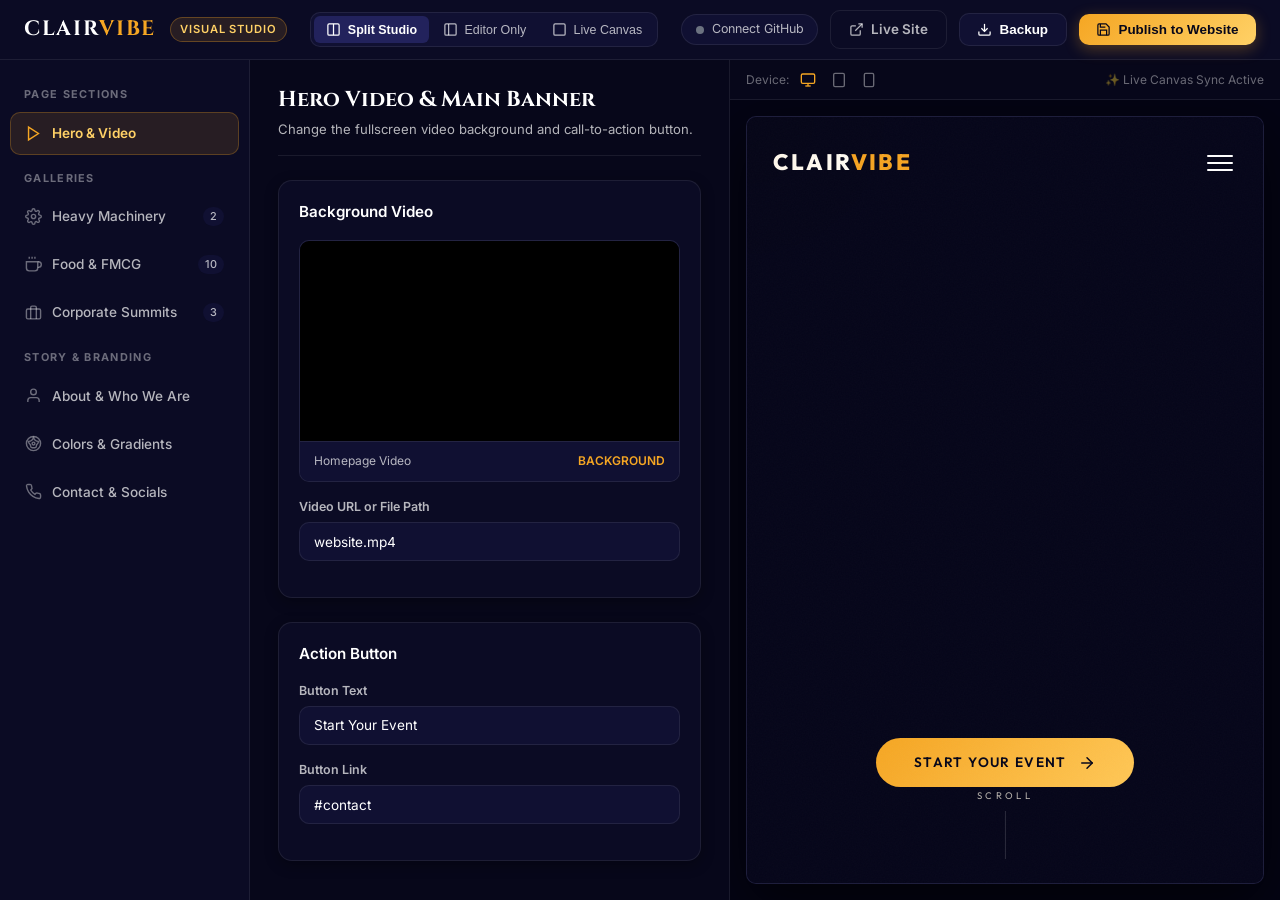
==== commit ec985c5a: "Add files via upload" ====
--- a/admin/index.html
+++ b/admin/index.html
@@ -102,6 +102,11 @@
         <span>About & Who We Are</span>
       </div>
 
+      <div class="sidebar-tab" data-tab="colors">
+        <svg viewBox="0 0 24 24" fill="none" stroke="currentColor" stroke-width="2"><circle cx="12" cy="12" r="10"/><path d="M12 2a7 7 0 0 0 7 7c0 2-1 3-2 4s-1 2-1 3a2 2 0 0 1-2 2H10a2 2 0 0 1-2-2c0-1 0-2-1-3s-2-2-2-4a7 7 0 0 0 7-7z"/><circle cx="12" cy="12" r="2"/></svg>
+        <span>Colors & Gradients</span>
+      </div>
+
       <div class="sidebar-tab" data-tab="contact">
         <svg viewBox="0 0 24 24" fill="none" stroke="currentColor" stroke-width="2"><path d="M22 16.92v3a2 2 0 0 1-2.18 2 19.79 19.79 0 0 1-8.63-3.07 19.5 19.5 0 0 1-6-6A19.79 19.79 0 0 1 2.12 4.11 2 2 0 0 1 4.11 2h3a2 2 0 0 1 2 1.72c.13.81.36 1.6.7 2.81a2 2 0 0 1-.45 2.11L8.09 9.91a16 16 0 0 0 6 6l1.27-1.27a2 2 0 0 1 2.11-.45c1.21.34 2 .57 2.81.7A2 2 0 0 1 22 16.92z"/></svg>
         <span>Contact & Socials</span>
@@ -373,6 +378,206 @@
           <div class="form-group">
             <label class="form-label">Footer Copyright</label>
             <input type="text" class="form-input" id="contactFooterInput" placeholder="© 2026 ClairVibe. All rights reserved.">
+          </div>
+        </div>
+      </section>
+
+      <!-- ─── TAB: COLORS & GRADIENTS ─── -->
+      <section class="tab-content" id="tab_colors">
+        <div class="content-header">
+          <h2 class="content-title">Color Palette & Gradient Studio</h2>
+          <p class="content-subtitle">Customize brand colors, sheet backgrounds, and gradients with live canvas preview.</p>
+        </div>
+
+        <!-- 1. Luxury One-Click Presets -->
+        <div class="editor-card">
+          <div class="card-heading">
+            <span>Preset Luxury Palettes (1-Click)</span>
+          </div>
+          <div class="theme-presets-grid" id="themePresetsGrid">
+            <!-- Populated via JS -->
+          </div>
+        </div>
+
+        <!-- 2. Granular Color Customizer -->
+        <div class="editor-card">
+          <div class="card-heading">
+            <span>Primary Brand & Accent Colors</span>
+          </div>
+
+          <div class="color-picker-grid">
+            <!-- Primary Accent -->
+            <div class="color-picker-item">
+              <div class="color-picker-header">
+                <span class="color-picker-label">Primary Accent</span>
+              </div>
+              <div class="color-input-wrapper">
+                <div class="color-swatch-box">
+                  <input type="color" id="picker_primary_accent">
+                  <div class="color-swatch-preview" id="swatch_primary_accent"></div>
+                </div>
+                <input type="text" class="color-hex-field" id="hex_primary_accent" placeholder="#F5A623">
+              </div>
+            </div>
+
+            <!-- Secondary / Highlight Accent -->
+            <div class="color-picker-item">
+              <div class="color-picker-header">
+                <span class="color-picker-label">Accent Highlight</span>
+              </div>
+              <div class="color-input-wrapper">
+                <div class="color-swatch-box">
+                  <input type="color" id="picker_secondary_accent">
+                  <div class="color-swatch-preview" id="swatch_secondary_accent"></div>
+                </div>
+                <input type="text" class="color-hex-field" id="hex_secondary_accent" placeholder="#FFC857">
+              </div>
+            </div>
+
+            <!-- Deep Navy Base -->
+            <div class="color-picker-item">
+              <div class="color-picker-header">
+                <span class="color-picker-label">Base Dark / Hero Bg</span>
+              </div>
+              <div class="color-input-wrapper">
+                <div class="color-swatch-box">
+                  <input type="color" id="picker_navy_deep">
+                  <div class="color-swatch-preview" id="swatch_navy_deep"></div>
+                </div>
+                <input type="text" class="color-hex-field" id="hex_navy_deep" placeholder="#06061A">
+              </div>
+            </div>
+
+            <!-- Main Navy Surface -->
+            <div class="color-picker-item">
+              <div class="color-picker-header">
+                <span class="color-picker-label">Main Navy / Headings</span>
+              </div>
+              <div class="color-input-wrapper">
+                <div class="color-swatch-box">
+                  <input type="color" id="picker_navy_main">
+                  <div class="color-swatch-preview" id="swatch_navy_main"></div>
+                </div>
+                <input type="text" class="color-hex-field" id="hex_navy_main" placeholder="#0B0B2B">
+              </div>
+            </div>
+
+            <!-- Sheet / Page Light Background -->
+            <div class="color-picker-item">
+              <div class="color-picker-header">
+                <span class="color-picker-label">Page Sheet Color</span>
+              </div>
+              <div class="color-input-wrapper">
+                <div class="color-swatch-box">
+                  <input type="color" id="picker_sheet_bg">
+                  <div class="color-swatch-preview" id="swatch_sheet_bg"></div>
+                </div>
+                <input type="text" class="color-hex-field" id="hex_sheet_bg" placeholder="#FFFFFF">
+              </div>
+            </div>
+
+            <!-- Section / Card Background -->
+            <div class="color-picker-item">
+              <div class="color-picker-header">
+                <span class="color-picker-label">Section Off-White</span>
+              </div>
+              <div class="color-input-wrapper">
+                <div class="color-swatch-box">
+                  <input type="color" id="picker_section_bg">
+                  <div class="color-swatch-preview" id="swatch_section_bg"></div>
+                </div>
+                <input type="text" class="color-hex-field" id="hex_section_bg" placeholder="#F7F5F2">
+              </div>
+            </div>
+          </div>
+        </div>
+
+        <!-- 3. Gradient Generator -->
+        <div class="editor-card">
+          <div class="card-heading">
+            <span>Button & Accent Gradient Generator</span>
+          </div>
+
+          <div class="gradient-builder-card">
+            <!-- Live Preview Bar -->
+            <div class="gradient-live-bar" id="gradLiveBar">
+              <span>START YOUR EVENT</span>
+            </div>
+
+            <div class="gradient-controls-grid">
+              <div class="form-group" style="margin:0">
+                <label class="form-label">Gradient Start Color</label>
+                <div class="color-input-wrapper">
+                  <div class="color-swatch-box">
+                    <input type="color" id="picker_grad_start">
+                    <div class="color-swatch-preview" id="swatch_grad_start"></div>
+                  </div>
+                  <input type="text" class="color-hex-field" id="hex_grad_start" placeholder="#F5A623">
+                </div>
+              </div>
+
+              <div class="form-group" style="margin:0">
+                <label class="form-label">Gradient End Color</label>
+                <div class="color-input-wrapper">
+                  <div class="color-swatch-box">
+                    <input type="color" id="picker_grad_end">
+                    <div class="color-swatch-preview" id="swatch_grad_end"></div>
+                  </div>
+                  <input type="text" class="color-hex-field" id="hex_grad_end" placeholder="#FFC857">
+                </div>
+              </div>
+
+              <div class="form-group" style="margin:0">
+                <label class="form-label">Gradient Angle</label>
+                <select class="form-input" id="select_grad_angle">
+                  <option value="45deg">45° (Diagonal Up)</option>
+                  <option value="90deg">90° (Left to Right)</option>
+                  <option value="135deg" selected>135° (Diagonal Down)</option>
+                  <option value="180deg">180° (Top to Bottom)</option>
+                </select>
+              </div>
+            </div>
+
+            <div style="margin-top:0.5rem">
+              <label class="form-label">Quick Gradient Presets</label>
+              <div class="gradient-preset-pills">
+                <button class="grad-pill" data-gstart="#F5A623" data-gend="#FFC857" data-gangle="135deg">✨ Gold Sunset</button>
+                <button class="grad-pill" data-gstart="#00D2FF" data-gend="#3A7BD5" data-gangle="135deg">💎 Electric Cyan</button>
+                <button class="grad-pill" data-gstart="#10B981" data-gend="#34D399" data-gangle="135deg">🌿 Emerald Luxury</button>
+                <button class="grad-pill" data-gstart="#E0A899" data-gend="#F7D6CC" data-gangle="135deg">🌸 Rose Gold</button>
+                <button class="grad-pill" data-gstart="#8B5CF6" data-gend="#C084FC" data-gangle="135deg">🔮 Royal Purple</button>
+                <button class="grad-pill" data-gstart="#EF4444" data-gend="#F87171" data-gangle="135deg">🔥 Ruby Glow</button>
+              </div>
+            </div>
+          </div>
+        </div>
+
+        <!-- 4. Hero Video Overlay Gradient -->
+        <div class="editor-card">
+          <div class="card-heading">
+            <span>Hero Video Background Overlay Gradient</span>
+          </div>
+
+          <div class="form-group">
+            <label class="form-label">Overlay Gradient Style</label>
+            <select class="form-input" id="select_hero_overlay">
+              <option value="linear-gradient(180deg, rgba(6,6,26,.4) 0%, rgba(6,6,26,.05) 35%, rgba(6,6,26,.05) 65%, rgba(6,6,26,.5) 100%)">Cinema Vignette (Soft Top/Bottom Darkening)</option>
+              <option value="linear-gradient(180deg, rgba(6,6,26,.7) 0%, rgba(6,6,26,.3) 50%, rgba(6,6,26,.8) 100%)">Deep Dramatic (High Contrast)</option>
+              <option value="linear-gradient(135deg, rgba(11,11,43,.6) 0%, rgba(245,166,35,.15) 100%)">Amber Tinted (Warm Golden Glow)</option>
+              <option value="linear-gradient(180deg, transparent 0%, rgba(6,6,26,.8) 100%)">Bottom Fade Only</option>
+              <option value="rgba(6,6,26,.3)">Flat Subtle Tint (30% Dark)</option>
+            </select>
+          </div>
+
+          <div class="form-group">
+            <label class="form-label">Hero Button Text Color</label>
+            <div class="color-input-wrapper" style="max-width:260px">
+              <div class="color-swatch-box">
+                <input type="color" id="picker_hero_btn_text">
+                <div class="color-swatch-preview" id="swatch_hero_btn_text"></div>
+              </div>
+              <input type="text" class="color-hex-field" id="hex_hero_btn_text" placeholder="#06061A">
+            </div>
           </div>
         </div>
       </section>
--- a/admin/admin.css
+++ b/admin/admin.css
@@ -877,3 +877,205 @@
   border-color: var(--red);
 }
 .toast-error svg { color: var(--red); }
+
+/* ================================================================
+   COLOR PALETTE & GRADIENT STUDIO STYLES
+   ================================================================ */
+.theme-presets-grid {
+  display: grid;
+  grid-template-columns: repeat(auto-fit, minmax(200px, 1fr));
+  gap: 1rem;
+  margin-bottom: 1.5rem;
+}
+
+.theme-preset-card {
+  background: var(--navy-800);
+  border: 1.5px solid var(--navy-border);
+  border-radius: var(--radius-sm);
+  padding: 1rem;
+  cursor: pointer;
+  transition: all 0.25s ease;
+  display: flex;
+  flex-direction: column;
+  gap: 0.75rem;
+}
+
+.theme-preset-card:hover {
+  border-color: var(--amber);
+  transform: translateY(-2px);
+  box-shadow: 0 8px 24px rgba(0,0,0,0.4);
+}
+
+.theme-preset-card.active {
+  border-color: var(--amber);
+  background: rgba(245, 166, 35, 0.08);
+}
+
+.theme-dots-row {
+  display: flex;
+  align-items: center;
+  gap: 6px;
+}
+
+.theme-dot {
+  width: 24px;
+  height: 24px;
+  border-radius: 50%;
+  border: 1.5px solid rgba(255,255,255,0.15);
+  box-shadow: 0 2px 6px rgba(0,0,0,0.3);
+}
+
+.theme-preset-name {
+  font-size: 0.85rem;
+  font-weight: 600;
+  color: var(--white);
+}
+
+.theme-preset-desc {
+  font-size: 0.72rem;
+  color: var(--white-40);
+}
+
+/* Color Picker Rows */
+.color-picker-grid {
+  display: grid;
+  grid-template-columns: repeat(auto-fit, minmax(210px, 1fr));
+  gap: 1rem;
+}
+
+.color-picker-item {
+  background: var(--navy-800);
+  border: 1px solid var(--navy-border);
+  border-radius: var(--radius-sm);
+  padding: 0.85rem;
+  display: flex;
+  flex-direction: column;
+  gap: 0.5rem;
+}
+
+.color-picker-header {
+  display: flex;
+  align-items: center;
+  justify-content: space-between;
+}
+
+.color-picker-label {
+  font-size: 0.78rem;
+  font-weight: 600;
+  color: var(--white-70);
+}
+
+.color-input-wrapper {
+  display: flex;
+  align-items: center;
+  gap: 0.5rem;
+}
+
+.color-swatch-box {
+  width: 38px;
+  height: 38px;
+  border-radius: var(--radius-xs);
+  border: 1px solid var(--navy-border);
+  overflow: hidden;
+  cursor: pointer;
+  position: relative;
+  flex-shrink: 0;
+}
+
+.color-swatch-box input[type="color"] {
+  position: absolute;
+  top: -10px;
+  left: -10px;
+  width: 60px;
+  height: 60px;
+  border: none;
+  cursor: pointer;
+  opacity: 0;
+}
+
+.color-swatch-preview {
+  width: 100%;
+  height: 100%;
+  pointer-events: none;
+}
+
+.color-hex-field {
+  flex: 1;
+  background: var(--navy-900);
+  border: 1px solid var(--navy-border);
+  border-radius: var(--radius-xs);
+  padding: 0.5rem 0.65rem;
+  color: var(--white);
+  font-family: monospace;
+  font-size: 0.82rem;
+  text-transform: uppercase;
+  outline: none;
+}
+
+.color-hex-field:focus {
+  border-color: var(--amber);
+}
+
+/* Gradient Builder */
+.gradient-builder-card {
+  background: var(--navy-800);
+  border: 1px solid var(--navy-border);
+  border-radius: var(--radius-sm);
+  padding: 1.25rem;
+  display: flex;
+  flex-direction: column;
+  gap: 1.25rem;
+}
+
+.gradient-live-bar {
+  width: 100%;
+  height: 60px;
+  border-radius: var(--radius-sm);
+  border: 1px solid var(--navy-border);
+  box-shadow: 0 4px 20px rgba(0,0,0,0.3);
+  display: flex;
+  align-items: center;
+  justify-content: center;
+  font-weight: 700;
+  font-size: 0.88rem;
+  letter-spacing: 0.05em;
+  text-shadow: 0 2px 4px rgba(0,0,0,0.4);
+}
+
+.gradient-controls-grid {
+  display: grid;
+  grid-template-columns: 1fr 1fr 1fr;
+  gap: 1rem;
+}
+
+@media(max-width: 600px) {
+  .gradient-controls-grid {
+    grid-template-columns: 1fr;
+  }
+}
+
+.gradient-preset-pills {
+  display: flex;
+  flex-wrap: wrap;
+  gap: 0.5rem;
+  margin-top: 0.5rem;
+}
+
+.grad-pill {
+  padding: 0.4rem 0.85rem;
+  border-radius: var(--radius-full);
+  font-size: 0.75rem;
+  font-weight: 600;
+  cursor: pointer;
+  border: 1px solid var(--navy-border);
+  color: var(--white);
+  background: var(--navy-800);
+  transition: all 0.2s;
+}
+
+.grad-pill:hover, .grad-pill.active {
+  border-color: var(--amber);
+  background: var(--navy-700);
+  transform: translateY(-1px);
+}
+
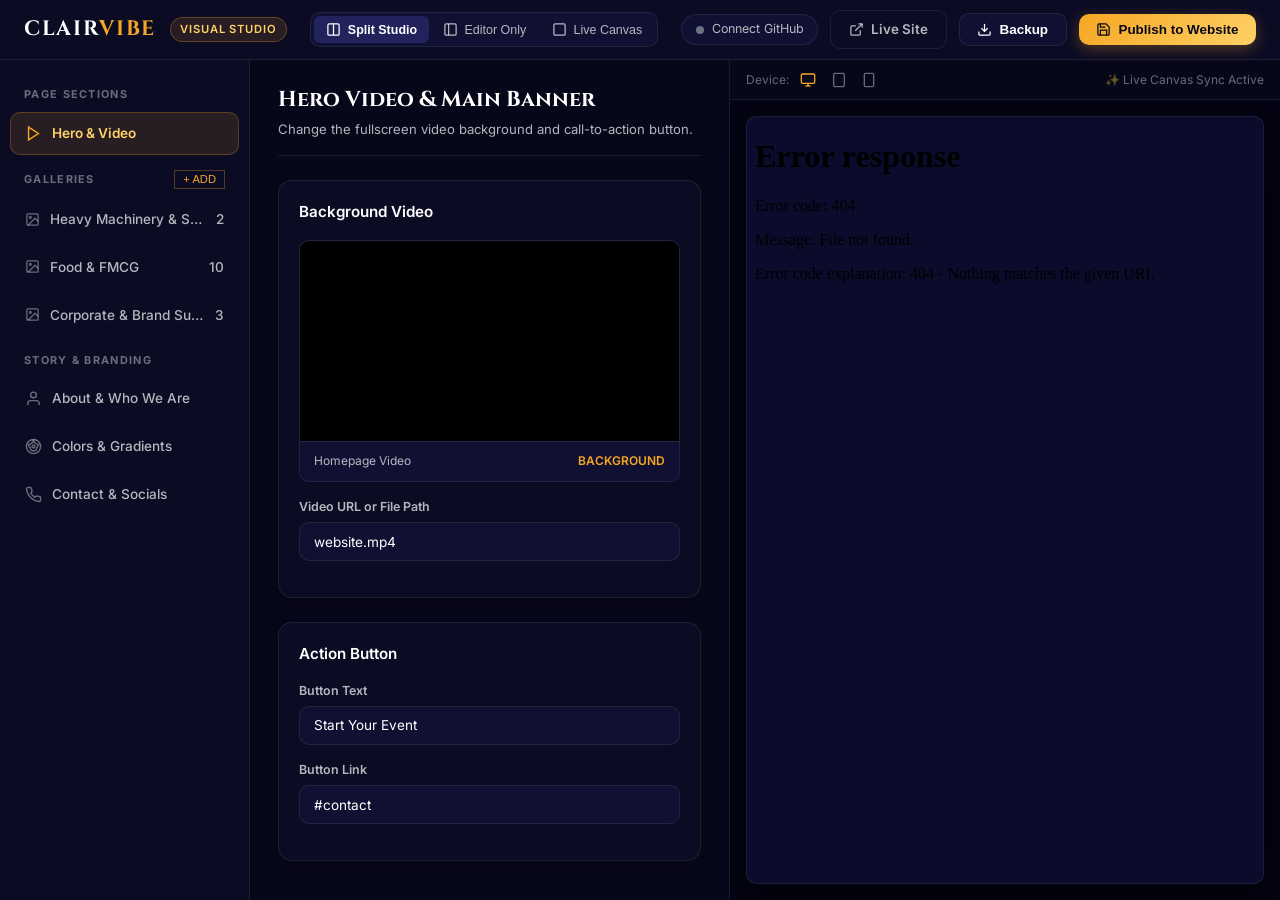
==== commit e785aa50: "Add files via upload" ====
--- a/admin/index.html
+++ b/admin/index.html
@@ -75,25 +75,15 @@
         <span>Hero & Video</span>
       </div>
 
-      <div class="section-label">Galleries</div>
-
-      <div class="sidebar-tab" data-tab="machines">
-        <svg viewBox="0 0 24 24" fill="none" stroke="currentColor" stroke-width="2"><circle cx="12" cy="12" r="3"/><path d="M19.4 15a1.65 1.65 0 0 0 .33 1.82l.06.06a2 2 0 0 1 0 2.83 2 2 0 0 1-2.83 0l-.06-.06a1.65 1.65 0 0 0-1.82-.33 1.65 1.65 0 0 0-1 1.51V21a2 2 0 0 1-2 2 2 2 0 0 1-2-2v-.09A1.65 1.65 0 0 0 9 19.4a1.65 1.65 0 0 0-1.82.33l-.06.06a2 2 0 0 1-2.83 0 2 2 0 0 1 0-2.83l.06-.06a1.65 1.65 0 0 0 .33-1.82 1.65 1.65 0 0 0-1.51-1H3a2 2 0 0 1-2-2 2 2 0 0 1 2-2h.09A1.65 1.65 0 0 0 4.6 9a1.65 1.65 0 0 0-.33-1.82l-.06-.06a2 2 0 0 1 0-2.83 2 2 0 0 1 2.83 0l.06.06a1.65 1.65 0 0 0 1.82.33H9a1.65 1.65 0 0 0 1-1.51V3a2 2 0 0 1 2-2 2 2 0 0 1 2 2v.09a1.65 1.65 0 0 0 1 1.51 1.65 1.65 0 0 0 1.82-.33l.06-.06a2 2 0 0 1 2.83 0 2 2 0 0 1 0 2.83l-.06.06a1.65 1.65 0 0 0-.33 1.82V9a1.65 1.65 0 0 0 1.51 1H21a2 2 0 0 1 2 2 2 2 0 0 1-2 2h-.09a1.65 1.65 0 0 0-1.51 1z"/></svg>
-        <span>Heavy Machinery</span>
-        <span class="tab-badge" id="badge_machines">0</span>
-      </div>
-
-      <div class="sidebar-tab" data-tab="food">
-        <svg viewBox="0 0 24 24" fill="none" stroke="currentColor" stroke-width="2"><path d="M18 8h1a4 4 0 0 1 0 8h-1"/><path d="M2 8h16v9a4 4 0 0 1-4 4H6a4 4 0 0 1-4-4V8z"/><line x1="6" y1="1" x2="6" y2="4"/><line x1="10" y1="1" x2="10" y2="4"/><line x1="14" y1="1" x2="14" y2="4"/></svg>
-        <span>Food & FMCG</span>
-        <span class="tab-badge" id="badge_food">0</span>
-      </div>
-
-      <div class="sidebar-tab" data-tab="corporate">
-        <svg viewBox="0 0 24 24" fill="none" stroke="currentColor" stroke-width="2"><rect x="2" y="7" width="20" height="14" rx="2" ry="2"/><path d="M16 21V5a2 2 0 0 0-2-2h-4a2 2 0 0 0-2 2v16"/></svg>
-        <span>Corporate Summits</span>
-        <span class="tab-badge" id="badge_corporate">0</span>
-      </div>
+      <div class="section-label" style="display:flex;align-items:center;justify-content:space-between">
+        <span>Galleries</span>
+        <button class="btn-ghost btn-sm" id="btnOpenAddCategoryModal" style="padding:0.15rem 0.5rem;font-size:0.7rem;color:var(--amber);border-color:rgba(245,166,35,0.3);cursor:pointer" title="Create a new portfolio section">
+          + ADD
+        </button>
+      </div>
+
+      <!-- Dynamic Portfolio Category Tabs in Sidebar -->
+      <div id="sidebarGalleryTabs" style="display:flex;flex-direction:column;gap:0.3rem"></div>
 
       <div class="section-label">Story & Branding</div>
 
@@ -165,101 +155,8 @@
         </div>
       </section>
 
-      <!-- ─── TAB: MACHINERY ─── -->
-      <section class="tab-content" id="tab_machines">
-        <div class="content-header">
-          <h2 class="content-title">Heavy Machinery & Stage Rigs</h2>
-          <p class="content-subtitle">Manage the card cover image and all gallery popup photos.</p>
-        </div>
-
-        <div class="editor-card">
-          <div class="card-heading">
-            <span>Section Title</span>
-          </div>
-          <div class="form-group">
-            <input type="text" class="form-input" id="input_title_machines" placeholder="Heavy Machinery & Stage Rigs">
-          </div>
-        </div>
-
-        <div class="editor-card">
-          <div class="card-heading">
-            <span>Card Cover Image</span>
-          </div>
-          <div id="coverCard_machines"></div>
-        </div>
-
-        <div class="editor-card">
-          <div class="card-heading">
-            <span>Popup Gallery Photos</span>
-          </div>
-          <p style="font-size:0.75rem;color:var(--white-40);margin-bottom:0.75rem">Hover over any photo to <strong>Replace</strong> or <strong>Delete</strong> it. Click "+ Add Photos" to upload more.</p>
-          <div class="gallery-grid-manager" id="grid_machines"></div>
-        </div>
-      </section>
-
-      <!-- ─── TAB: FOOD & FMCG ─── -->
-      <section class="tab-content" id="tab_food">
-        <div class="content-header">
-          <h2 class="content-title">Food & FMCG Gallery</h2>
-          <p class="content-subtitle">Manage gourmet culinary dining and FMCG event photos.</p>
-        </div>
-
-        <div class="editor-card">
-          <div class="card-heading">
-            <span>Section Title</span>
-          </div>
-          <div class="form-group">
-            <input type="text" class="form-input" id="input_title_food" placeholder="Food & FMCG">
-          </div>
-        </div>
-
-        <div class="editor-card">
-          <div class="card-heading">
-            <span>Card Cover Image</span>
-          </div>
-          <div id="coverCard_food"></div>
-        </div>
-
-        <div class="editor-card">
-          <div class="card-heading">
-            <span>Popup Gallery Photos</span>
-          </div>
-          <p style="font-size:0.75rem;color:var(--white-40);margin-bottom:0.75rem">Hover over any photo to <strong>Replace</strong> or <strong>Delete</strong> it.</p>
-          <div class="gallery-grid-manager" id="grid_food"></div>
-        </div>
-      </section>
-
-      <!-- ─── TAB: CORPORATE ─── -->
-      <section class="tab-content" id="tab_corporate">
-        <div class="content-header">
-          <h2 class="content-title">Corporate & Brand Summits</h2>
-          <p class="content-subtitle">Manage corporate showcase gallery photos and brand activations.</p>
-        </div>
-
-        <div class="editor-card">
-          <div class="card-heading">
-            <span>Section Title</span>
-          </div>
-          <div class="form-group">
-            <input type="text" class="form-input" id="input_title_corporate" placeholder="Corporate & Brand Summits">
-          </div>
-        </div>
-
-        <div class="editor-card">
-          <div class="card-heading">
-            <span>Card Cover Image</span>
-          </div>
-          <div id="coverCard_corporate"></div>
-        </div>
-
-        <div class="editor-card">
-          <div class="card-heading">
-            <span>Popup Gallery Photos</span>
-          </div>
-          <p style="font-size:0.75rem;color:var(--white-40);margin-bottom:0.75rem">Hover over any photo to <strong>Replace</strong> or <strong>Delete</strong> it.</p>
-          <div class="gallery-grid-manager" id="grid_corporate"></div>
-        </div>
-      </section>
+      <!-- ─── DYNAMIC PORTFOLIO CATEGORY PANELS ─── -->
+      <div id="dynamicCategoryPanels"></div>
 
       <!-- ─── TAB: ABOUT ─── -->
       <section class="tab-content" id="tab_about">
@@ -701,6 +598,90 @@
     </div>
   </div>
 
+  <!-- ═══════════ CREATE NEW CATEGORY MODAL ═══════════ -->
+  <div class="modal-overlay" id="createCategoryModal">
+    <div class="modal-card" style="max-width:520px">
+      <div class="modal-header">
+        <h3 class="modal-title">+ Add New Portfolio Section</h3>
+        <button class="modal-close" id="createCategoryModalClose">
+          <svg viewBox="0 0 24 24" fill="none" stroke="currentColor" stroke-width="2"><line x1="18" y1="6" x2="6" y2="18"/><line x1="6" y1="6" x2="18" y2="18"/></svg>
+        </button>
+      </div>
+
+      <div class="modal-body">
+        <div class="form-group">
+          <label class="form-label">Section Title *</label>
+          <input type="text" class="form-input" id="newCatTitleInput" placeholder="e.g. Luxury Weddings & Galas">
+        </div>
+
+        <div class="form-group">
+          <label class="form-label">Card Cover Image *</label>
+          <div class="modal-dropzone">
+            <input type="file" accept="image/*" id="newCatCoverInput">
+            <div id="newCatCoverText" style="font-weight:600;font-size:0.85rem">Click or Drop Card Cover Photo</div>
+            <div style="font-size:0.72rem;color:var(--white-40)">JPG, PNG, WebP</div>
+          </div>
+          <div id="newCatCoverPreviewBox" style="display:none;width:100%;height:130px;border-radius:var(--radius-sm);overflow:hidden;border:1px solid var(--navy-border);margin-top:0.5rem;background:#000">
+            <img id="newCatCoverPreviewImg" src="" style="width:100%;height:100%;object-fit:cover">
+          </div>
+        </div>
+
+        <div class="form-group" style="margin:0">
+          <label class="form-label">Popup Gallery Photos (Optional)</label>
+          <div class="modal-dropzone">
+            <input type="file" multiple accept="image/*" id="newCatPhotosInput">
+            <div id="newCatPhotosText" style="font-weight:600;font-size:0.85rem">Select or Drop Initial Photos</div>
+            <div style="font-size:0.72rem;color:var(--white-40)">You can upload multiple files at once</div>
+          </div>
+        </div>
+      </div>
+
+      <div class="modal-footer">
+        <button class="btn btn-ghost" id="btnCancelCreateCat">Cancel</button>
+        <button class="btn btn-primary" id="btnConfirmCreateCat">
+          <svg viewBox="0 0 24 24" fill="none" stroke="currentColor" stroke-width="2"><line x1="12" y1="5" x2="12" y2="19"/><line x1="5" y1="12" x2="19" y2="12"/></svg>
+          Create Section
+        </button>
+      </div>
+    </div>
+  </div>
+
+  <!-- ═══════════ DELETE ENTIRE CATEGORY MODAL ═══════════ -->
+  <div class="modal-overlay" id="deleteCategoryModal">
+    <div class="modal-card" style="max-width:460px">
+      <div class="modal-header">
+        <h3 class="modal-title" style="color:var(--red)">Delete Entire Section</h3>
+        <button class="modal-close" id="deleteCategoryModalClose">
+          <svg viewBox="0 0 24 24" fill="none" stroke="currentColor" stroke-width="2"><line x1="18" y1="6" x2="6" y2="18"/><line x1="6" y1="6" x2="18" y2="18"/></svg>
+        </button>
+      </div>
+
+      <div class="modal-body" style="text-align:center">
+        <p style="font-size:0.88rem;color:var(--white-70);margin-bottom:0.75rem">
+          Are you sure you want to permanently delete this portfolio section and all its gallery photos?
+        </p>
+
+        <div style="background:var(--navy-800);border:1px solid var(--navy-border);border-radius:var(--radius-sm);padding:0.85rem;display:flex;align-items:center;gap:0.75rem;text-align:left">
+          <div style="width:70px;height:55px;border-radius:var(--radius-xs);overflow:hidden;background:#000;flex-shrink:0">
+            <img id="delCatThumb" src="" style="width:100%;height:100%;object-fit:cover">
+          </div>
+          <div>
+            <div id="delCatTitle" style="font-weight:700;font-size:0.95rem;color:var(--white)"></div>
+            <div id="delCatCount" style="font-size:0.75rem;color:var(--amber);margin-top:0.15rem"></div>
+          </div>
+        </div>
+      </div>
+
+      <div class="modal-footer">
+        <button class="btn btn-ghost" id="btnCancelDeleteCat">Cancel</button>
+        <button class="btn btn-danger" id="btnConfirmDeleteCat">
+          <svg viewBox="0 0 24 24" fill="none" stroke="currentColor" stroke-width="2"><polyline points="3 6 5 6 21 6"/><path d="M19 6v14a2 2 0 0 1-2 2H7a2 2 0 0 1-2-2V6m3 0V4a2 2 0 0 1 2-2h4a2 2 0 0 1 2 2v2"/></svg>
+          Delete Entire Section
+        </button>
+      </div>
+    </div>
+  </div>
+
   <!-- ═══════════ GITHUB TOKEN SETUP MODAL ═══════════ -->
   <div class="modal-overlay" id="tokenModal">
     <div class="modal-card">
